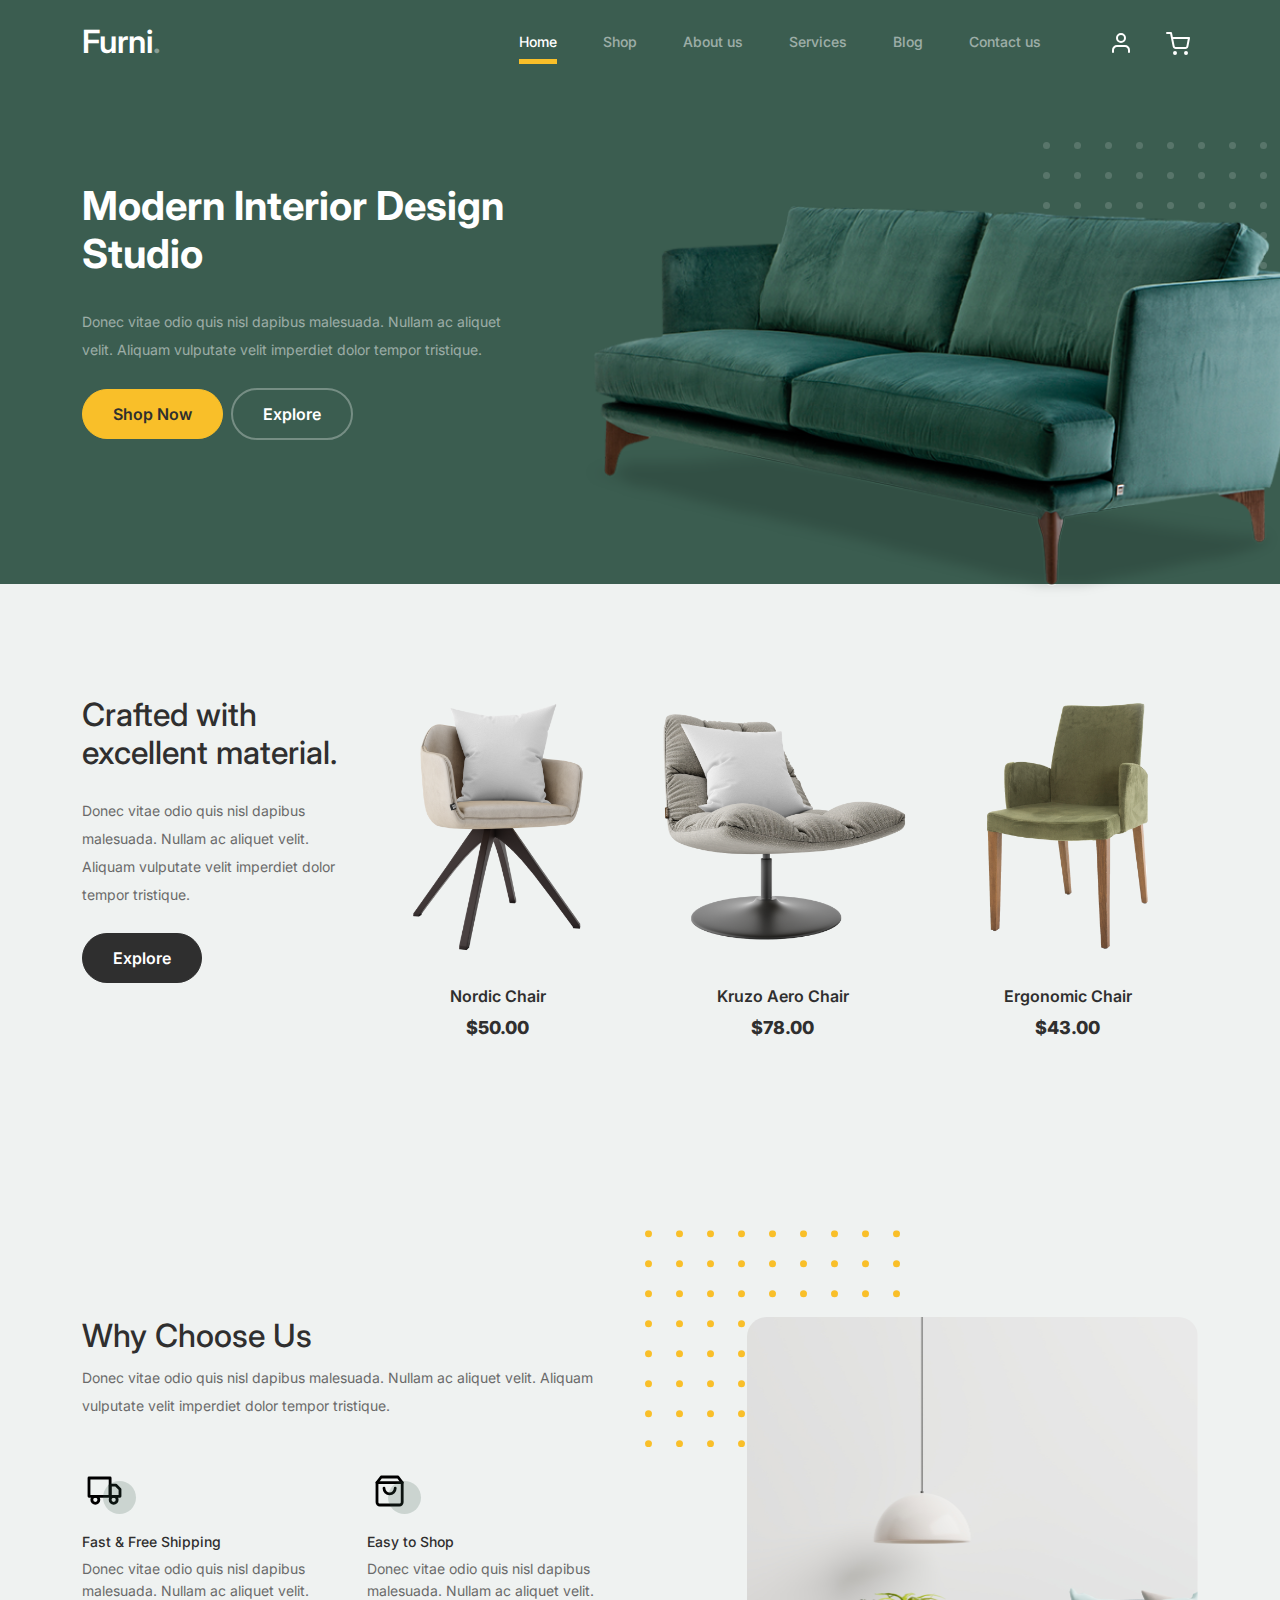
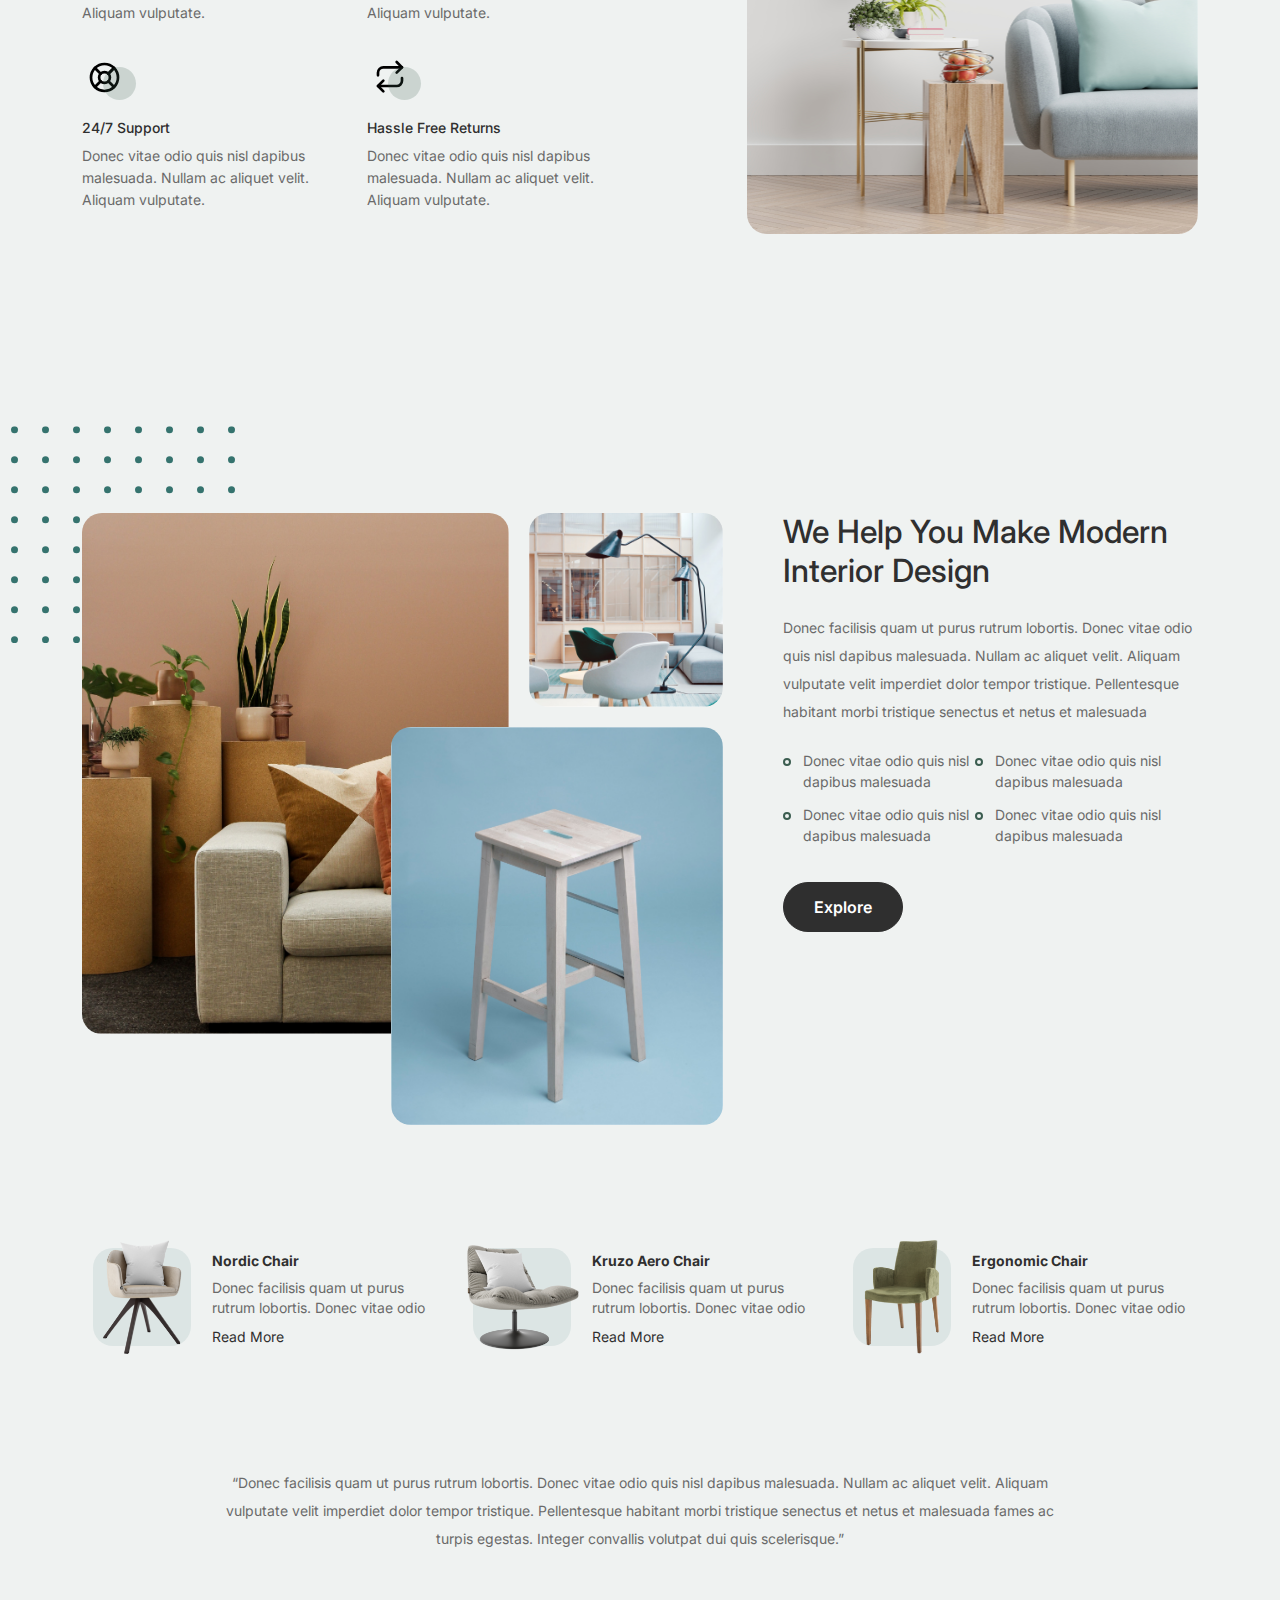
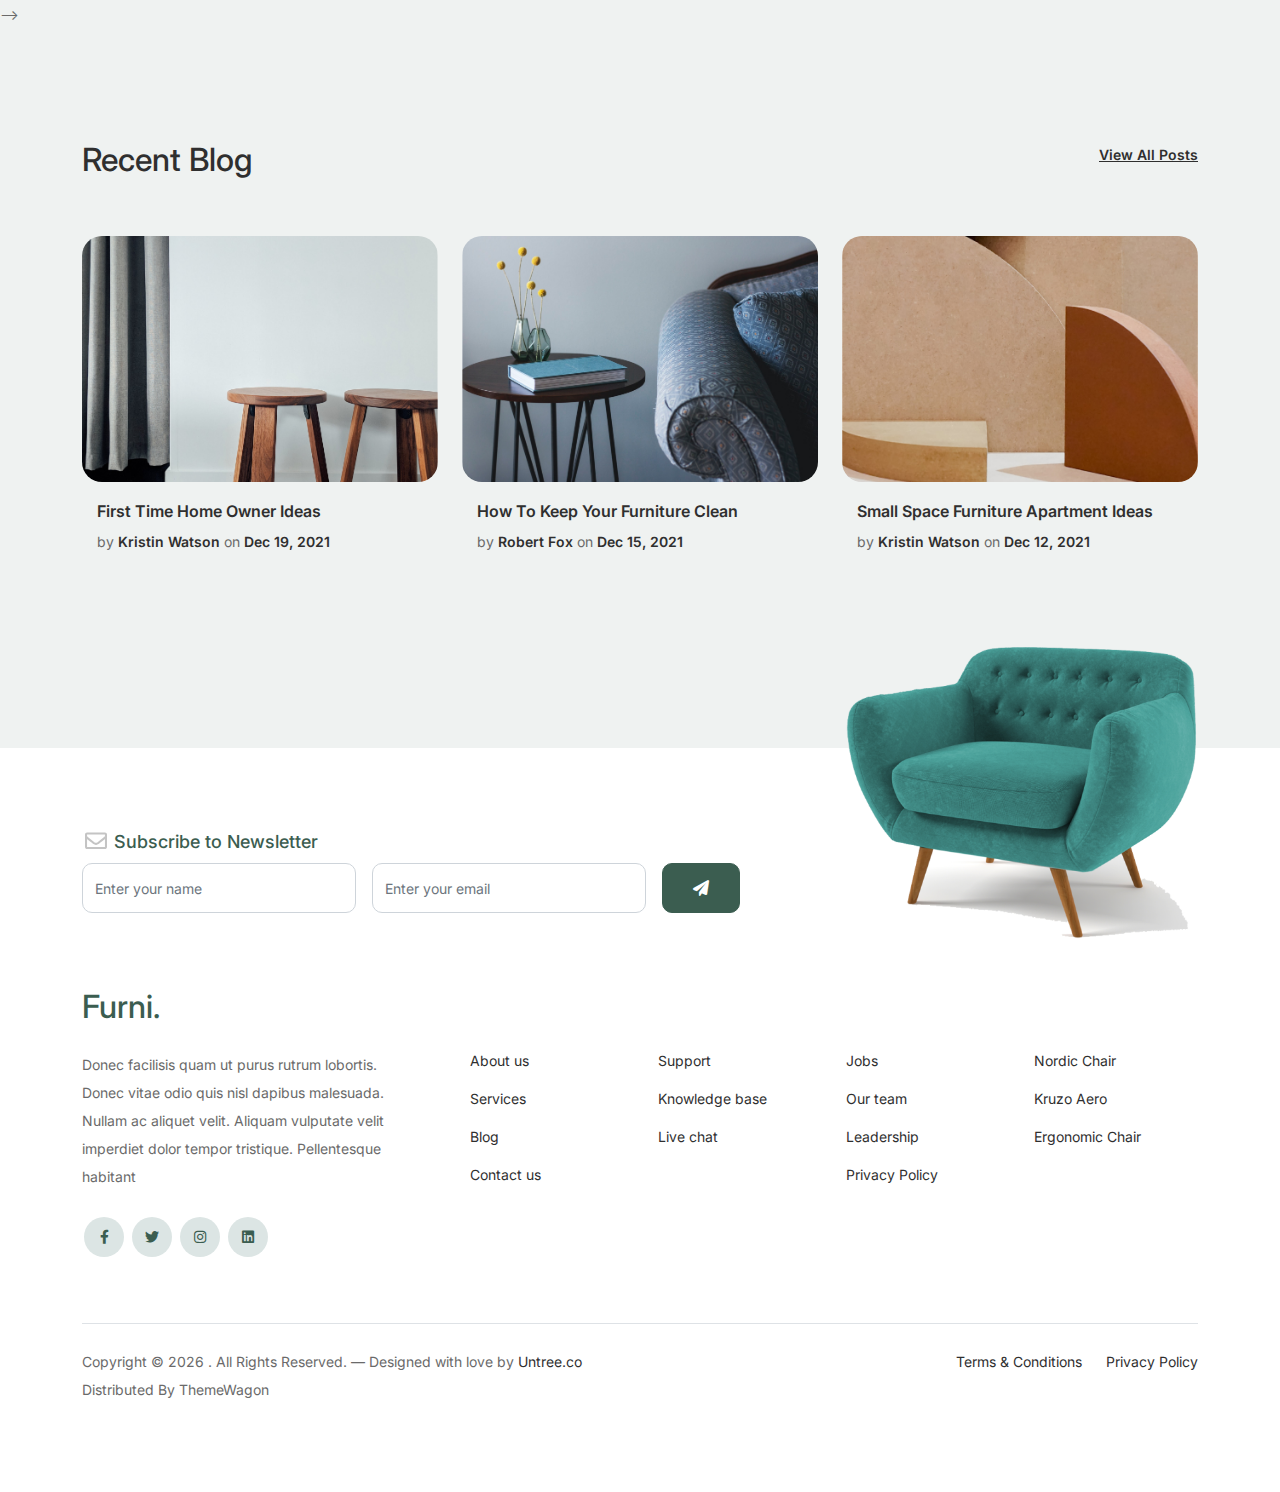
==== index.html @ 03def2e1 "E Commerce Website" ====
<!DOCTYPE html>
<html lang="en">
  <head>
    <meta charset="utf-8" />
    <meta
      name="viewport"
      content="width=device-width, initial-scale=1, shrink-to-fit=no"
    />
    <meta name="author" content="Untree.co" />
    <link rel="shortcut icon" href="favicon.png" />

    <meta name="description" content="" />
    <meta name="keywords" content="bootstrap, bootstrap4" />

    <!-- Bootstrap CSS -->
    <link href="css/bootstrap.min.css" rel="stylesheet" />
    <link
      href="https://cdnjs.cloudflare.com/ajax/libs/font-awesome/6.0.0-beta3/css/all.min.css"
      rel="stylesheet"
    />
    <link href="css/tiny-slider.css" rel="stylesheet" />
    <link href="css/style.css" rel="stylesheet" />
    <title>E-Commerce Website</title>
  </head>

  <body>
    <!-- Start Header/Navigation -->
    <nav
      class="custom-navbar navbar navbar navbar-expand-md navbar-dark bg-dark"
      arial-label="Furni navigation bar"
    >
      <div class="container">
        <a class="navbar-brand" href="index.html">Furni<span>.</span></a>

        <button
          class="navbar-toggler"
          type="button"
          data-bs-toggle="collapse"
          data-bs-target="#navbarsFurni"
          aria-controls="navbarsFurni"
          aria-expanded="false"
          aria-label="Toggle navigation"
        >
          <span class="navbar-toggler-icon"></span>
        </button>

        <div class="collapse navbar-collapse" id="navbarsFurni">
          <ul class="custom-navbar-nav navbar-nav ms-auto mb-2 mb-md-0">
            <li class="nav-item active">
              <a class="nav-link" href="index.html">Home</a>
            </li>
            <li><a class="nav-link" href="shop.html">Shop</a></li>
            <li><a class="nav-link" href="about.html">About us</a></li>
            <li><a class="nav-link" href="services.html">Services</a></li>
            <li><a class="nav-link" href="blog.html">Blog</a></li>
            <li><a class="nav-link" href="contact.html">Contact us</a></li>
          </ul>

          <ul class="custom-navbar-cta navbar-nav mb-2 mb-md-0 ms-5">
            <li>
              <a class="nav-link" href="#"><img src="images/user.svg" /></a>
            </li>
            <li>
              <a class="nav-link" href="cart.html"
                ><img src="images/cart.svg"
              /></a>
            </li>
          </ul>
        </div>
      </div>
    </nav>
    <!-- End Header/Navigation -->

    <!-- Start Hero Section -->
    <div class="hero">
      <div class="container">
        <div class="row justify-content-between">
          <div class="col-lg-5">
            <div class="intro-excerpt">
              <h1>
                Modern Interior <span clsas="d-block">Design Studio</span>
              </h1>
              <p class="mb-4">
                Donec vitae odio quis nisl dapibus malesuada. Nullam ac aliquet
                velit. Aliquam vulputate velit imperdiet dolor tempor tristique.
              </p>
              <p>
                <a href="" class="btn btn-secondary me-2">Shop Now</a
                ><a href="#" class="btn btn-white-outline">Explore</a>
              </p>
            </div>
          </div>
          <div class="col-lg-7">
            <div class="hero-img-wrap">
              <img src="images/couch.png" class="img-fluid" />
            </div>
          </div>
        </div>
      </div>
    </div>
    <!-- End Hero Section -->

    <!-- Start Product Section -->
    <div class="product-section">
      <div class="container">
        <div class="row">
          <!-- Start Column 1 -->
          <div class="col-md-12 col-lg-3 mb-5 mb-lg-0">
            <h2 class="mb-4 section-title">Crafted with excellent material.</h2>
            <p class="mb-4">
              Donec vitae odio quis nisl dapibus malesuada. Nullam ac aliquet
              velit. Aliquam vulputate velit imperdiet dolor tempor tristique.
            </p>
            <p><a href="shop.html" class="btn">Explore</a></p>
          </div>
          <!-- End Column 1 -->

          <!-- Start Column 2 -->
          <div class="col-12 col-md-4 col-lg-3 mb-5 mb-md-0">
            <a class="product-item" href="cart.html">
              <img
                src="images/product-1.png"
                class="img-fluid product-thumbnail"
              />
              <h3 class="product-title">Nordic Chair</h3>
              <strong class="product-price">$50.00</strong>

              <span class="icon-cross">
                <img src="images/cross.svg" class="img-fluid" />
              </span>
            </a>
          </div>
          <!-- End Column 2 -->

          <!-- Start Column 3 -->
          <div class="col-12 col-md-4 col-lg-3 mb-5 mb-md-0">
            <a class="product-item" href="cart.html">
              <img
                src="images/product-2.png"
                class="img-fluid product-thumbnail"
              />
              <h3 class="product-title">Kruzo Aero Chair</h3>
              <strong class="product-price">$78.00</strong>

              <span class="icon-cross">
                <img src="images/cross.svg" class="img-fluid" />
              </span>
            </a>
          </div>
          <!-- End Column 3 -->

          <!-- Start Column 4 -->
          <div class="col-12 col-md-4 col-lg-3 mb-5 mb-md-0">
            <a class="product-item" href="cart.html">
              <img
                src="images/product-3.png"
                class="img-fluid product-thumbnail"
              />
              <h3 class="product-title">Ergonomic Chair</h3>
              <strong class="product-price">$43.00</strong>

              <span class="icon-cross">
                <img src="images/cross.svg" class="img-fluid" />
              </span>
            </a>
          </div>
          <!-- End Column 4 -->
        </div>
      </div>
    </div>
    <!-- End Product Section -->

    <!-- Start Why Choose Us Section -->
    <div class="why-choose-section">
      <div class="container">
        <div class="row justify-content-between">
          <div class="col-lg-6">
            <h2 class="section-title">Why Choose Us</h2>
            <p>
              Donec vitae odio quis nisl dapibus malesuada. Nullam ac aliquet
              velit. Aliquam vulputate velit imperdiet dolor tempor tristique.
            </p>

            <div class="row my-5">
              <div class="col-6 col-md-6">
                <div class="feature">
                  <div class="icon">
                    <img src="images/truck.svg" alt="Image" class="imf-fluid" />
                  </div>
                  <h3>Fast &amp; Free Shipping</h3>
                  <p>
                    Donec vitae odio quis nisl dapibus malesuada. Nullam ac
                    aliquet velit. Aliquam vulputate.
                  </p>
                </div>
              </div>

              <div class="col-6 col-md-6">
                <div class="feature">
                  <div class="icon">
                    <img src="images/bag.svg" alt="Image" class="imf-fluid" />
                  </div>
                  <h3>Easy to Shop</h3>
                  <p>
                    Donec vitae odio quis nisl dapibus malesuada. Nullam ac
                    aliquet velit. Aliquam vulputate.
                  </p>
                </div>
              </div>

              <div class="col-6 col-md-6">
                <div class="feature">
                  <div class="icon">
                    <img
                      src="images/support.svg"
                      alt="Image"
                      class="imf-fluid"
                    />
                  </div>
                  <h3>24/7 Support</h3>
                  <p>
                    Donec vitae odio quis nisl dapibus malesuada. Nullam ac
                    aliquet velit. Aliquam vulputate.
                  </p>
                </div>
              </div>

              <div class="col-6 col-md-6">
                <div class="feature">
                  <div class="icon">
                    <img
                      src="images/return.svg"
                      alt="Image"
                      class="imf-fluid"
                    />
                  </div>
                  <h3>Hassle Free Returns</h3>
                  <p>
                    Donec vitae odio quis nisl dapibus malesuada. Nullam ac
                    aliquet velit. Aliquam vulputate.
                  </p>
                </div>
              </div>
            </div>
          </div>

          <div class="col-lg-5">
            <div class="img-wrap">
              <img
                src="images/why-choose-us-img.jpg"
                alt="Image"
                class="img-fluid"
              />
            </div>
          </div>
        </div>
      </div>
    </div>
    <!-- End Why Choose Us Section -->

    <!-- Start We Help Section -->
    <div class="we-help-section">
      <div class="container">
        <div class="row justify-content-between">
          <div class="col-lg-7 mb-5 mb-lg-0">
            <div class="imgs-grid">
              <div class="grid grid-1">
                <img src="images/img-grid-1.jpg" alt="Untree.co" />
              </div>
              <div class="grid grid-2">
                <img src="images/img-grid-2.jpg" alt="Untree.co" />
              </div>
              <div class="grid grid-3">
                <img src="images/img-grid-3.jpg" alt="Untree.co" />
              </div>
            </div>
          </div>
          <div class="col-lg-5 ps-lg-5">
            <h2 class="section-title mb-4">
              We Help You Make Modern Interior Design
            </h2>
            <p>
              Donec facilisis quam ut purus rutrum lobortis. Donec vitae odio
              quis nisl dapibus malesuada. Nullam ac aliquet velit. Aliquam
              vulputate velit imperdiet dolor tempor tristique. Pellentesque
              habitant morbi tristique senectus et netus et malesuada
            </p>

            <ul class="list-unstyled custom-list my-4">
              <li>Donec vitae odio quis nisl dapibus malesuada</li>
              <li>Donec vitae odio quis nisl dapibus malesuada</li>
              <li>Donec vitae odio quis nisl dapibus malesuada</li>
              <li>Donec vitae odio quis nisl dapibus malesuada</li>
            </ul>
            <p><a herf="#" class="btn">Explore</a></p>
          </div>
        </div>
      </div>
    </div>
    <!-- End We Help Section -->

    <!-- Start Popular Product -->
    <div class="popular-product">
      <div class="container">
        <div class="row">
          <div class="col-12 col-md-6 col-lg-4 mb-4 mb-lg-0">
            <div class="product-item-sm d-flex">
              <div class="thumbnail">
                <img src="images/product-1.png" alt="Image" class="img-fluid" />
              </div>
              <div class="pt-3">
                <h3>Nordic Chair</h3>
                <p>
                  Donec facilisis quam ut purus rutrum lobortis. Donec vitae
                  odio
                </p>
                <p><a href="#">Read More</a></p>
              </div>
            </div>
          </div>

          <div class="col-12 col-md-6 col-lg-4 mb-4 mb-lg-0">
            <div class="product-item-sm d-flex">
              <div class="thumbnail">
                <img src="images/product-2.png" alt="Image" class="img-fluid" />
              </div>
              <div class="pt-3">
                <h3>Kruzo Aero Chair</h3>
                <p>
                  Donec facilisis quam ut purus rutrum lobortis. Donec vitae
                  odio
                </p>
                <p><a href="#">Read More</a></p>
              </div>
            </div>
          </div>

          <div class="col-12 col-md-6 col-lg-4 mb-4 mb-lg-0">
            <div class="product-item-sm d-flex">
              <div class="thumbnail">
                <img src="images/product-3.png" alt="Image" class="img-fluid" />
              </div>
              <div class="pt-3">
                <h3>Ergonomic Chair</h3>
                <p>
                  Donec facilisis quam ut purus rutrum lobortis. Donec vitae
                  odio
                </p>
                <p><a href="#">Read More</a></p>
              </div>
            </div>
          </div>
        </div>
      </div>
    </div>
    <!-- End Popular Product -->

    <!-- Start Testimonial Slider -->
    <!-- <div class="testimonial-section">
      <div class="container">
        <div class="row">
          <div class="col-lg-7 mx-auto text-center">
            <h2 class="section-title">Testimonials</h2>
          </div>
        </div>

        <div class="row justify-content-center">
          <div class="col-lg-12">
            <div class="testimonial-slider-wrap text-center">
              <div id="testimonial-nav">
                <span class="prev" data-controls="prev"
                  ><span class="fa fa-chevron-left"></span
                ></span>
                <span class="next" data-controls="next"
                  ><span class="fa fa-chevron-right"></span
                ></span>
              </div>

              <div class="testimonial-slider">
                <div class="item">
                  <div class="row justify-content-center">
                    <div class="col-lg-8 mx-auto">
                      <div class="testimonial-block text-center">
                        <blockquote class="mb-5">
                          <p>
                            &ldquo;Donec facilisis quam ut purus rutrum
                            lobortis. Donec vitae odio quis nisl dapibus
                            malesuada. Nullam ac aliquet velit. Aliquam
                            vulputate velit imperdiet dolor tempor tristique.
                            Pellentesque habitant morbi tristique senectus et
                            netus et malesuada fames ac turpis egestas. Integer
                            convallis volutpat dui quis scelerisque.&rdquo;
                          </p>
                        </blockquote>

                        <div class="author-info">
                          <div class="author-pic">
                            <img
                              src="images/person-1.png"
                              alt="Maria Jones"
                              class="img-fluid"
                            />
                          </div>
                          <h3 class="font-weight-bold">Maria Jones</h3>
                          <span class="position d-block mb-3"
                            >CEO, Co-Founder, XYZ Inc.</span
                          >
                        </div>
                      </div>
                    </div>
                  </div>
                </div>
                <-- END item -->

                <!-- <div class="item">
                  <div class="row justify-content-center">
                    <div class="col-lg-8 mx-auto">
                      <div class="testimonial-block text-center">
                        <blockquote class="mb-5">
                          <p>
                            &ldquo;Donec facilisis quam ut purus rutrum
                            lobortis. Donec vitae odio quis nisl dapibus
                            malesuada. Nullam ac aliquet velit. Aliquam
                            vulputate velit imperdiet dolor tempor tristique.
                            Pellentesque habitant morbi tristique senectus et
                            netus et malesuada fames ac turpis egestas. Integer
                            convallis volutpat dui quis scelerisque.&rdquo;
                          </p>
                        </blockquote>

                        <div class="author-info">
                          <div class="author-pic">
                            <img
                              src="images/person-1.png"
                              alt="Maria Jones"
                              class="img-fluid"
                            />
                          </div>
                          <h3 class="font-weight-bold">Maria Jones</h3>
                          <span class="position d-block mb-3"
                            >CEO, Co-Founder, XYZ Inc.</span
                          >
                        </div>
                      </div>
                    </div>
                  </div>
                </div>
                <!- END item -->

                <div class="item">
                  <div class="row justify-content-center">
                    <div class="col-lg-8 mx-auto">
                      <div class="testimonial-block text-center">
                        <blockquote class="mb-5">
                          <p>
                            &ldquo;Donec facilisis quam ut purus rutrum
                            lobortis. Donec vitae odio quis nisl dapibus
                            malesuada. Nullam ac aliquet velit. Aliquam
                            vulputate velit imperdiet dolor tempor tristique.
                            Pellentesque habitant morbi tristique senectus et
                            netus et malesuada fames ac turpis egestas. Integer
                            convallis volutpat dui quis scelerisque.&rdquo;
                          </p>
                        </blockquote>

                        <!-- <div class="author-info">
                          <div class="author-pic">
                            <img
                              src="images/person-1.png"
                              alt="Maria Jones"
                              class="img-fluid"
                            />
                          </div>
                          <h3 class="font-weight-bold">Maria Jones</h3>
                          <span class="position d-block mb-3"
                            >CEO, Co-Founder, XYZ Inc.</span
                          >
                        </div> -->
                      </div>
                    </div>
                  </div>
                </div>
                <!-- END item -->
              </div>
            </div>
          </div>
        </div>
      </div>
    </div>  -->
    <!-- End Testimonial Slider -->

    <!-- Start Blog Section -->
    <div class="blog-section">
      <div class="container">
        <div class="row mb-5">
          <div class="col-md-6">
            <h2 class="section-title">Recent Blog</h2>
          </div>
          <div class="col-md-6 text-start text-md-end">
            <a href="#" class="more">View All Posts</a>
          </div>
        </div>

        <div class="row">
          <div class="col-12 col-sm-6 col-md-4 mb-4 mb-md-0">
            <div class="post-entry">
              <a href="#" class="post-thumbnail"
                ><img src="images/post-1.jpg" alt="Image" class="img-fluid"
              /></a>
              <div class="post-content-entry">
                <h3><a href="#">First Time Home Owner Ideas</a></h3>
                <div class="meta">
                  <span>by <a href="#">Kristin Watson</a></span>
                  <span>on <a href="#">Dec 19, 2021</a></span>
                </div>
              </div>
            </div>
          </div>

          <div class="col-12 col-sm-6 col-md-4 mb-4 mb-md-0">
            <div class="post-entry">
              <a href="#" class="post-thumbnail"
                ><img src="images/post-2.jpg" alt="Image" class="img-fluid"
              /></a>
              <div class="post-content-entry">
                <h3><a href="#">How To Keep Your Furniture Clean</a></h3>
                <div class="meta">
                  <span>by <a href="#">Robert Fox</a></span>
                  <span>on <a href="#">Dec 15, 2021</a></span>
                </div>
              </div>
            </div>
          </div>

          <div class="col-12 col-sm-6 col-md-4 mb-4 mb-md-0">
            <div class="post-entry">
              <a href="#" class="post-thumbnail"
                ><img src="images/post-3.jpg" alt="Image" class="img-fluid"
              /></a>
              <div class="post-content-entry">
                <h3><a href="#">Small Space Furniture Apartment Ideas</a></h3>
                <div class="meta">
                  <span>by <a href="#">Kristin Watson</a></span>
                  <span>on <a href="#">Dec 12, 2021</a></span>
                </div>
              </div>
            </div>
          </div>
        </div>
      </div>
    </div>
    <!-- End Blog Section -->

    <!-- Start Footer Section -->
    <footer class="footer-section">
      <div class="container relative">
        <div class="sofa-img">
          <img src="images/sofa.png" alt="Image" class="img-fluid" />
        </div>

        <div class="row">
          <div class="col-lg-8">
            <div class="subscription-form">
              <h3 class="d-flex align-items-center">
                <span class="me-1"
                  ><img
                    src="images/envelope-outline.svg"
                    alt="Image"
                    class="img-fluid" /></span
                ><span>Subscribe to Newsletter</span>
              </h3>

              <form action="#" class="row g-3">
                <div class="col-auto">
                  <input
                    type="text"
                    class="form-control"
                    placeholder="Enter your name"
                  />
                </div>
                <div class="col-auto">
                  <input
                    type="email"
                    class="form-control"
                    placeholder="Enter your email"
                  />
                </div>
                <div class="col-auto">
                  <button class="btn btn-primary">
                    <span class="fa fa-paper-plane"></span>
                  </button>
                </div>
              </form>
            </div>
          </div>
        </div>

        <div class="row g-5 mb-5">
          <div class="col-lg-4">
            <div class="mb-4 footer-logo-wrap">
              <a href="#" class="footer-logo">Furni<span>.</span></a>
            </div>
            <p class="mb-4">
              Donec facilisis quam ut purus rutrum lobortis. Donec vitae odio
              quis nisl dapibus malesuada. Nullam ac aliquet velit. Aliquam
              vulputate velit imperdiet dolor tempor tristique. Pellentesque
              habitant
            </p>

            <ul class="list-unstyled custom-social">
              <li>
                <a href="#"><span class="fa fa-brands fa-facebook-f"></span></a>
              </li>
              <li>
                <a href="#"><span class="fa fa-brands fa-twitter"></span></a>
              </li>
              <li>
                <a href="#"><span class="fa fa-brands fa-instagram"></span></a>
              </li>
              <li>
                <a href="#"><span class="fa fa-brands fa-linkedin"></span></a>
              </li>
            </ul>
          </div>

          <div class="col-lg-8">
            <div class="row links-wrap">
              <div class="col-6 col-sm-6 col-md-3">
                <ul class="list-unstyled">
                  <li><a href="#">About us</a></li>
                  <li><a href="#">Services</a></li>
                  <li><a href="#">Blog</a></li>
                  <li><a href="#">Contact us</a></li>
                </ul>
              </div>

              <div class="col-6 col-sm-6 col-md-3">
                <ul class="list-unstyled">
                  <li><a href="#">Support</a></li>
                  <li><a href="#">Knowledge base</a></li>
                  <li><a href="#">Live chat</a></li>
                </ul>
              </div>

              <div class="col-6 col-sm-6 col-md-3">
                <ul class="list-unstyled">
                  <li><a href="#">Jobs</a></li>
                  <li><a href="#">Our team</a></li>
                  <li><a href="#">Leadership</a></li>
                  <li><a href="#">Privacy Policy</a></li>
                </ul>
              </div>

              <div class="col-6 col-sm-6 col-md-3">
                <ul class="list-unstyled">
                  <li><a href="#">Nordic Chair</a></li>
                  <li><a href="#">Kruzo Aero</a></li>
                  <li><a href="#">Ergonomic Chair</a></li>
                </ul>
              </div>
            </div>
          </div>
        </div>

        <div class="border-top copyright">
          <div class="row pt-4">
            <div class="col-lg-6">
              <p class="mb-2 text-center text-lg-start">
                Copyright &copy;
                <script>
                  document.write(new Date().getFullYear());
                </script>
                . All Rights Reserved. &mdash; Designed with love by
                <a href="https://untree.co">Untree.co</a> Distributed By
                <a hreff="https://themewagon.com">ThemeWagon</a>
                <!-- License information: https://untree.co/license/ -->
              </p>
            </div>

            <div class="col-lg-6 text-center text-lg-end">
              <ul class="list-unstyled d-inline-flex ms-auto">
                <li class="me-4"><a href="#">Terms &amp; Conditions</a></li>
                <li><a href="#">Privacy Policy</a></li>
              </ul>
            </div>
          </div>
        </div>
      </div>
    </footer>
    <!-- End Footer Section -->

    <script src="js/bootstrap.bundle.min.js"></script>
    <script src="js/tiny-slider.js"></script>
    <script src="js/custom.js"></script>
  </body>
</html>
---- css/tiny-slider.css ----
.tns-outer{padding:0 !important}.tns-outer [hidden]{display:none !important}.tns-outer [aria-controls],.tns-outer [data-action]{cursor:pointer}.tns-slider{-webkit-transition:all 0s;-moz-transition:all 0s;transition:all 0s}.tns-slider>.tns-item{-webkit-box-sizing:border-box;-moz-box-sizing:border-box;box-sizing:border-box}.tns-horizontal.tns-subpixel{white-space:nowrap}.tns-horizontal.tns-subpixel>.tns-item{display:inline-block;vertical-align:top;white-space:normal}.tns-horizontal.tns-no-subpixel:after{content:'';display:table;clear:both}.tns-horizontal.tns-no-subpixel>.tns-item{float:left}.tns-horizontal.tns-carousel.tns-no-subpixel>.tns-item{margin-right:-100%}.tns-no-calc{position:relative;left:0}.tns-gallery{position:relative;left:0;min-height:1px}.tns-gallery>.tns-item{position:absolute;left:-100%;-webkit-transition:transform 0s, opacity 0s;-moz-transition:transform 0s, opacity 0s;transition:transform 0s, opacity 0s}.tns-gallery>.tns-slide-active{position:relative;left:auto !important}.tns-gallery>.tns-moving{-webkit-transition:all 0.25s;-moz-transition:all 0.25s;transition:all 0.25s}.tns-autowidth{display:inline-block}.tns-lazy-img{-webkit-transition:opacity 0.6s;-moz-transition:opacity 0.6s;transition:opacity 0.6s;opacity:0.6}.tns-lazy-img.tns-complete{opacity:1}.tns-ah{-webkit-transition:height 0s;-moz-transition:height 0s;transition:height 0s}.tns-ovh{overflow:hidden}.tns-visually-hidden{position:absolute;left:-10000em}.tns-transparent{opacity:0;visibility:hidden}.tns-fadeIn{opacity:1;filter:alpha(opacity=100);z-index:0}.tns-normal,.tns-fadeOut{opacity:0;filter:alpha(opacity=0);z-index:-1}.tns-vpfix{white-space:nowrap}.tns-vpfix>div,.tns-vpfix>li{display:inline-block}.tns-t-subp2{margin:0 auto;width:310px;position:relative;height:10px;overflow:hidden}.tns-t-ct{width:2333.3333333%;width:-webkit-calc(100% * 70 / 3);width:-moz-calc(100% * 70 / 3);width:calc(100% * 70 / 3);position:absolute;right:0}.tns-t-ct:after{content:'';display:table;clear:both}.tns-t-ct>div{width:1.4285714%;width:-webkit-calc(100% / 70);width:-moz-calc(100% / 70);width:calc(100% / 70);height:10px;float:left}

/*# sourceMappingURL=sourcemaps/tiny-slider.css.map */
---- css/style.css ----
/*
* Template Name: UntreeStore
* Template Author: Untree.co
* Author URI: https://untree.co/
* License: https://creativecommons.org/licenses/by/3.0/
*/
@import url("https://fonts.googleapis.com/css2?family=Inter:wght@400;500;600;700;800&display=swap");
body {
  overflow-x: hidden;
  position: relative; }

body {
  font-family: "Inter", sans-serif;
  font-weight: 400;
  line-height: 28px;
  color: #6a6a6a;
  font-size: 14px;
  background-color: #eff2f1; }

a {
  text-decoration: none;
  -webkit-transition: .3s all ease;
  -o-transition: .3s all ease;
  transition: .3s all ease;
  color: #2f2f2f;
  text-decoration: underline; }
  a:hover {
    color: #2f2f2f;
    text-decoration: none; }
  a.more {
    font-weight: 600; }

.custom-navbar {
  background: #3b5d50 !important;
  padding-top: 20px;
  padding-bottom: 20px; }
  .custom-navbar .navbar-brand {
    font-size: 32px;
    font-weight: 600; }
    .custom-navbar .navbar-brand > span {
      opacity: .4; }
  .custom-navbar .navbar-toggler {
    border-color: transparent; }
    .custom-navbar .navbar-toggler:active, .custom-navbar .navbar-toggler:focus {
      -webkit-box-shadow: none;
      box-shadow: none;
      outline: none; }
  @media (min-width: 992px) {
    .custom-navbar .custom-navbar-nav li {
      margin-left: 15px;
      margin-right: 15px; } }
  .custom-navbar .custom-navbar-nav li a {
    font-weight: 500;
    color: #ffffff !important;
    opacity: .5;
    -webkit-transition: .3s all ease;
    -o-transition: .3s all ease;
    transition: .3s all ease;
    position: relative; }
    @media (min-width: 768px) {
      .custom-navbar .custom-navbar-nav li a:before {
        content: "";
        position: absolute;
        bottom: 0;
        left: 8px;
        right: 8px;
        background: #f9bf29;
        height: 5px;
        opacity: 1;
        visibility: visible;
        width: 0;
        -webkit-transition: .15s all ease-out;
        -o-transition: .15s all ease-out;
        transition: .15s all ease-out; } }
    .custom-navbar .custom-navbar-nav li a:hover {
      opacity: 1; }
      .custom-navbar .custom-navbar-nav li a:hover:before {
        width: calc(100% - 16px); }
  .custom-navbar .custom-navbar-nav li.active a {
    opacity: 1; }
    .custom-navbar .custom-navbar-nav li.active a:before {
      width: calc(100% - 16px); }
  .custom-navbar .custom-navbar-cta {
    margin-left: 0 !important;
    -webkit-box-orient: horizontal;
    -webkit-box-direction: normal;
    -ms-flex-direction: row;
    flex-direction: row; }
    @media (min-width: 768px) {
      .custom-navbar .custom-navbar-cta {
        margin-left: 40px !important; } }
    .custom-navbar .custom-navbar-cta li {
      margin-left: 0px;
      margin-right: 0px; }
      .custom-navbar .custom-navbar-cta li:first-child {
        margin-right: 20px; }

.hero {
  background: #3b5d50;
  padding: calc(4rem - 30px) 0 0rem 0; }
  @media (min-width: 768px) {
    .hero {
      padding: calc(4rem - 30px) 0 4rem 0; } }
  @media (min-width: 992px) {
    .hero {
      padding: calc(8rem - 30px) 0 8rem 0; } }
  .hero .intro-excerpt {
    position: relative;
    z-index: 4; }
    @media (min-width: 992px) {
      .hero .intro-excerpt {
        max-width: 450px; } }
  .hero h1 {
    font-weight: 700;
    color: #ffffff;
    margin-bottom: 30px; }
    @media (min-width: 1400px) {
      .hero h1 {
        font-size: 54px; } }
  .hero p {
    color: rgba(255, 255, 255, 0.5);
    margin-botom: 30px; }
  .hero .hero-img-wrap {
    position: relative; }
    .hero .hero-img-wrap img {
      position: relative;
      top: 0px;
      right: 0px;
      z-index: 2;
      max-width: 780px;
      left: -20px; }
      @media (min-width: 768px) {
        .hero .hero-img-wrap img {
          right: 0px;
          left: -100px; } }
      @media (min-width: 992px) {
        .hero .hero-img-wrap img {
          left: 0px;
          top: -80px;
          position: absolute;
          right: -50px; } }
      @media (min-width: 1200px) {
        .hero .hero-img-wrap img {
          left: 0px;
          top: -80px;
          right: -100px; } }
    .hero .hero-img-wrap:after {
      content: "";
      position: absolute;
      width: 255px;
      height: 217px;
      background-image: url("../images/dots-light.svg");
      background-size: contain;
      background-repeat: no-repeat;
      right: -100px;
      top: -0px; }
      @media (min-width: 1200px) {
        .hero .hero-img-wrap:after {
          top: -40px; } }

.btn {
  font-weight: 600;
  padding: 12px 30px;
  border-radius: 30px;
  color: #ffffff;
  background: #2f2f2f;
  border-color: #2f2f2f; }
  .btn:hover {
    color: #ffffff;
    background: #222222;
    border-color: #222222; }
  .btn:active, .btn:focus {
    outline: none !important;
    -webkit-box-shadow: none;
    box-shadow: none; }
  .btn.btn-primary {
    background: #3b5d50;
    border-color: #3b5d50; }
    .btn.btn-primary:hover {
      background: #314d43;
      border-color: #314d43; }
  .btn.btn-secondary {
    color: #2f2f2f;
    background: #f9bf29;
    border-color: #f9bf29; }
    .btn.btn-secondary:hover {
      background: #f8b810;
      border-color: #f8b810; }
  .btn.btn-white-outline {
    background: transparent;
    border-width: 2px;
    border-color: rgba(255, 255, 255, 0.3); }
    .btn.btn-white-outline:hover {
      border-color: white;
      color: #ffffff; }

.section-title {
  color: #2f2f2f; }

.product-section {
  padding: 7rem 0; }
  .product-section .product-item {
    text-align: center;
    text-decoration: none;
    display: block;
    position: relative;
    padding-bottom: 50px;
    cursor: pointer; }
    .product-section .product-item .product-thumbnail {
      margin-bottom: 30px;
      position: relative;
      top: 0;
      -webkit-transition: .3s all ease;
      -o-transition: .3s all ease;
      transition: .3s all ease; }
    .product-section .product-item h3 {
      font-weight: 600;
      font-size: 16px; }
    .product-section .product-item strong {
      font-weight: 800 !important;
      font-size: 18px !important; }
    .product-section .product-item h3, .product-section .product-item strong {
      color: #2f2f2f;
      text-decoration: none; }
    .product-section .product-item .icon-cross {
      position: absolute;
      width: 35px;
      height: 35px;
      display: inline-block;
      background: #2f2f2f;
      bottom: 15px;
      left: 50%;
      -webkit-transform: translateX(-50%);
      -ms-transform: translateX(-50%);
      transform: translateX(-50%);
      margin-bottom: -17.5px;
      border-radius: 50%;
      opacity: 0;
      visibility: hidden;
      -webkit-transition: .3s all ease;
      -o-transition: .3s all ease;
      transition: .3s all ease; }
      .product-section .product-item .icon-cross img {
        position: absolute;
        left: 50%;
        top: 50%;
        -webkit-transform: translate(-50%, -50%);
        -ms-transform: translate(-50%, -50%);
        transform: translate(-50%, -50%); }
    .product-section .product-item:before {
      bottom: 0;
      left: 0;
      right: 0;
      position: absolute;
      content: "";
      background: #dce5e4;
      height: 0%;
      z-index: -1;
      border-radius: 10px;
      -webkit-transition: .3s all ease;
      -o-transition: .3s all ease;
      transition: .3s all ease; }
    .product-section .product-item:hover .product-thumbnail {
      top: -25px; }
    .product-section .product-item:hover .icon-cross {
      bottom: 0;
      opacity: 1;
      visibility: visible; }
    .product-section .product-item:hover:before {
      height: 70%; }

.why-choose-section {
  padding: 7rem 0; }
  .why-choose-section .img-wrap {
    position: relative; }
    .why-choose-section .img-wrap:before {
      position: absolute;
      content: "";
      width: 255px;
      height: 217px;
      background-image: url("../images/dots-yellow.svg");
      background-repeat: no-repeat;
      background-size: contain;
      -webkit-transform: translate(-40%, -40%);
      -ms-transform: translate(-40%, -40%);
      transform: translate(-40%, -40%);
      z-index: -1; }
    .why-choose-section .img-wrap img {
      border-radius: 20px; }

.feature {
  margin-bottom: 30px; }
  .feature .icon {
    display: inline-block;
    position: relative;
    margin-bottom: 20px; }
    .feature .icon:before {
      content: "";
      width: 33px;
      height: 33px;
      position: absolute;
      background: rgba(59, 93, 80, 0.2);
      border-radius: 50%;
      right: -8px;
      bottom: 0; }
  .feature h3 {
    font-size: 14px;
    color: #2f2f2f; }
  .feature p {
    font-size: 14px;
    line-height: 22px;
    color: #6a6a6a; }

.we-help-section {
  padding: 7rem 0; }
  .we-help-section .imgs-grid {
    display: -ms-grid;
    display: grid;
    -ms-grid-columns: (1fr)[27];
    grid-template-columns: repeat(27, 1fr);
    position: relative; }
    .we-help-section .imgs-grid:before {
      position: absolute;
      content: "";
      width: 255px;
      height: 217px;
      background-image: url("../images/dots-green.svg");
      background-size: contain;
      background-repeat: no-repeat;
      -webkit-transform: translate(-40%, -40%);
      -ms-transform: translate(-40%, -40%);
      transform: translate(-40%, -40%);
      z-index: -1; }
    .we-help-section .imgs-grid .grid {
      position: relative; }
      .we-help-section .imgs-grid .grid img {
        border-radius: 20px;
        max-width: 100%; }
      .we-help-section .imgs-grid .grid.grid-1 {
        -ms-grid-column: 1;
        -ms-grid-column-span: 18;
        grid-column: 1 / span 18;
        -ms-grid-row: 1;
        -ms-grid-row-span: 27;
        grid-row: 1 / span 27; }
      .we-help-section .imgs-grid .grid.grid-2 {
        -ms-grid-column: 19;
        -ms-grid-column-span: 27;
        grid-column: 19 / span 27;
        -ms-grid-row: 1;
        -ms-grid-row-span: 5;
        grid-row: 1 / span 5;
        padding-left: 20px; }
      .we-help-section .imgs-grid .grid.grid-3 {
        -ms-grid-column: 14;
        -ms-grid-column-span: 16;
        grid-column: 14 / span 16;
        -ms-grid-row: 6;
        -ms-grid-row-span: 27;
        grid-row: 6 / span 27;
        padding-top: 20px; }

.custom-list {
  width: 100%; }
  .custom-list li {
    display: inline-block;
    width: calc(50% - 20px);
    margin-bottom: 12px;
    line-height: 1.5;
    position: relative;
    padding-left: 20px; }
    .custom-list li:before {
      content: "";
      width: 8px;
      height: 8px;
      border-radius: 50%;
      border: 2px solid #3b5d50;
      position: absolute;
      left: 0;
      top: 8px; }

.popular-product {
  padding: 0 0 7rem 0; }
  .popular-product .product-item-sm h3 {
    font-size: 14px;
    font-weight: 700;
    color: #2f2f2f; }
  .popular-product .product-item-sm a {
    text-decoration: none;
    color: #2f2f2f;
    -webkit-transition: .3s all ease;
    -o-transition: .3s all ease;
    transition: .3s all ease; }
    .popular-product .product-item-sm a:hover {
      color: rgba(47, 47, 47, 0.5); }
  .popular-product .product-item-sm p {
    line-height: 1.4;
    margin-bottom: 10px;
    font-size: 14px; }
  .popular-product .product-item-sm .thumbnail {
    margin-right: 10px;
    -webkit-box-flex: 0;
    -ms-flex: 0 0 120px;
    flex: 0 0 120px;
    position: relative; }
    .popular-product .product-item-sm .thumbnail:before {
      content: "";
      position: absolute;
      border-radius: 20px;
      background: #dce5e4;
      width: 98px;
      height: 98px;
      top: 50%;
      left: 50%;
      -webkit-transform: translate(-50%, -50%);
      -ms-transform: translate(-50%, -50%);
      transform: translate(-50%, -50%);
      z-index: -1; }

.testimonial-section {
  padding: 3rem 0 7rem 0; }

.testimonial-slider-wrap {
  position: relative; }
  .testimonial-slider-wrap .tns-inner {
    padding-top: 30px; }
  .testimonial-slider-wrap .item .testimonial-block blockquote {
    font-size: 16px; }
    @media (min-width: 768px) {
      .testimonial-slider-wrap .item .testimonial-block blockquote {
        line-height: 32px;
        font-size: 18px; } }
  .testimonial-slider-wrap .item .testimonial-block .author-info .author-pic {
    margin-bottom: 20px; }
    .testimonial-slider-wrap .item .testimonial-block .author-info .author-pic img {
      max-width: 80px;
      border-radius: 50%; }
  .testimonial-slider-wrap .item .testimonial-block .author-info h3 {
    font-size: 14px;
    font-weight: 700;
    color: #2f2f2f;
    margin-bottom: 0; }
  .testimonial-slider-wrap #testimonial-nav {
    position: absolute;
    top: 50%;
    z-index: 99;
    width: 100%;
    display: none; }
    @media (min-width: 768px) {
      .testimonial-slider-wrap #testimonial-nav {
        display: block; } }
    .testimonial-slider-wrap #testimonial-nav > span {
      cursor: pointer;
      position: absolute;
      width: 58px;
      height: 58px;
      line-height: 58px;
      border-radius: 50%;
      background: rgba(59, 93, 80, 0.1);
      color: #2f2f2f;
      -webkit-transition: .3s all ease;
      -o-transition: .3s all ease;
      transition: .3s all ease; }
      .testimonial-slider-wrap #testimonial-nav > span:hover {
        background: #3b5d50;
        color: #ffffff; }
    .testimonial-slider-wrap #testimonial-nav .prev {
      left: -10px; }
    .testimonial-slider-wrap #testimonial-nav .next {
      right: 0; }
  .testimonial-slider-wrap .tns-nav {
    position: absolute;
    bottom: -50px;
    left: 50%;
    -webkit-transform: translateX(-50%);
    -ms-transform: translateX(-50%);
    transform: translateX(-50%); }
    .testimonial-slider-wrap .tns-nav button {
      background: none;
      border: none;
      display: inline-block;
      position: relative;
      width: 0 !important;
      height: 7px !important;
      margin: 2px; }
      .testimonial-slider-wrap .tns-nav button:active, .testimonial-slider-wrap .tns-nav button:focus, .testimonial-slider-wrap .tns-nav button:hover {
        outline: none;
        -webkit-box-shadow: none;
        box-shadow: none;
        background: none; }
      .testimonial-slider-wrap .tns-nav button:before {
        display: block;
        width: 7px;
        height: 7px;
        left: 0;
        top: 0;
        position: absolute;
        content: "";
        border-radius: 50%;
        -webkit-transition: .3s all ease;
        -o-transition: .3s all ease;
        transition: .3s all ease;
        background-color: #d6d6d6; }
      .testimonial-slider-wrap .tns-nav button:hover:before, .testimonial-slider-wrap .tns-nav button.tns-nav-active:before {
        background-color: #3b5d50; }

.before-footer-section {
  padding: 7rem 0 12rem 0 !important; }

.blog-section {
  padding: 7rem 0 12rem 0; }
  .blog-section .post-entry a {
    text-decoration: none; }
  .blog-section .post-entry .post-thumbnail {
    display: block;
    margin-bottom: 20px; }
    .blog-section .post-entry .post-thumbnail img {
      border-radius: 20px;
      -webkit-transition: .3s all ease;
      -o-transition: .3s all ease;
      transition: .3s all ease; }
  .blog-section .post-entry .post-content-entry {
    padding-left: 15px;
    padding-right: 15px; }
    .blog-section .post-entry .post-content-entry h3 {
      font-size: 16px;
      margin-bottom: 0;
      font-weight: 600;
      margin-bottom: 7px; }
    .blog-section .post-entry .post-content-entry .meta {
      font-size: 14px; }
      .blog-section .post-entry .post-content-entry .meta a {
        font-weight: 600; }
  .blog-section .post-entry:hover .post-thumbnail img, .blog-section .post-entry:focus .post-thumbnail img {
    opacity: .7; }

.footer-section {
  padding: 80px 0;
  background: #ffffff; }
  .footer-section .relative {
    position: relative; }
  .footer-section a {
    text-decoration: none;
    color: #2f2f2f;
    -webkit-transition: .3s all ease;
    -o-transition: .3s all ease;
    transition: .3s all ease; }
    .footer-section a:hover {
      color: rgba(47, 47, 47, 0.5); }
  .footer-section .subscription-form {
    margin-bottom: 40px;
    position: relative;
    z-index: 2;
    margin-top: 100px; }
    @media (min-width: 992px) {
      .footer-section .subscription-form {
        margin-top: 0px;
        margin-bottom: 80px; } }
    .footer-section .subscription-form h3 {
      font-size: 18px;
      font-weight: 500;
      color: #3b5d50; }
    .footer-section .subscription-form .form-control {
      height: 50px;
      border-radius: 10px;
      font-family: "Inter", sans-serif; }
      .footer-section .subscription-form .form-control:active, .footer-section .subscription-form .form-control:focus {
        outline: none;
        -webkit-box-shadow: none;
        box-shadow: none;
        border-color: #3b5d50;
        -webkit-box-shadow: 0 1px 4px 0 rgba(0, 0, 0, 0.2);
        box-shadow: 0 1px 4px 0 rgba(0, 0, 0, 0.2); }
      .footer-section .subscription-form .form-control::-webkit-input-placeholder {
        font-size: 14px; }
      .footer-section .subscription-form .form-control::-moz-placeholder {
        font-size: 14px; }
      .footer-section .subscription-form .form-control:-ms-input-placeholder {
        font-size: 14px; }
      .footer-section .subscription-form .form-control:-moz-placeholder {
        font-size: 14px; }
    .footer-section .subscription-form .btn {
      border-radius: 10px !important; }
  .footer-section .sofa-img {
    position: absolute;
    top: -200px;
    z-index: 1;
    right: 0; }
    .footer-section .sofa-img img {
      max-width: 380px; }
  .footer-section .links-wrap {
    margin-top: 0px; }
    @media (min-width: 992px) {
      .footer-section .links-wrap {
        margin-top: 54px; } }
    .footer-section .links-wrap ul li {
      margin-bottom: 10px; }
  .footer-section .footer-logo-wrap .footer-logo {
    font-size: 32px;
    font-weight: 500;
    text-decoration: none;
    color: #3b5d50; }
  .footer-section .custom-social li {
    margin: 2px;
    display: inline-block; }
    .footer-section .custom-social li a {
      width: 40px;
      height: 40px;
      text-align: center;
      line-height: 40px;
      display: inline-block;
      background: #dce5e4;
      color: #3b5d50;
      border-radius: 50%; }
      .footer-section .custom-social li a:hover {
        background: #3b5d50;
        color: #ffffff; }
  .footer-section .border-top {
    border-color: #dce5e4; }
    .footer-section .border-top.copyright {
      font-size: 14px !important; }

.untree_co-section {
  padding: 7rem 0; }

.form-control {
  height: 50px;
  border-radius: 10px;
  font-family: "Inter", sans-serif; }
  .form-control:active, .form-control:focus {
    outline: none;
    -webkit-box-shadow: none;
    box-shadow: none;
    border-color: #3b5d50;
    -webkit-box-shadow: 0 1px 4px 0 rgba(0, 0, 0, 0.2);
    box-shadow: 0 1px 4px 0 rgba(0, 0, 0, 0.2); }
  .form-control::-webkit-input-placeholder {
    font-size: 14px; }
  .form-control::-moz-placeholder {
    font-size: 14px; }
  .form-control:-ms-input-placeholder {
    font-size: 14px; }
  .form-control:-moz-placeholder {
    font-size: 14px; }

.service {
  line-height: 1.5; }
  .service .service-icon {
    border-radius: 10px;
    -webkit-box-flex: 0;
    -ms-flex: 0 0 50px;
    flex: 0 0 50px;
    height: 50px;
    line-height: 50px;
    text-align: center;
    background: #3b5d50;
    margin-right: 20px;
    color: #ffffff; }

textarea {
  height: auto !important; }

.site-blocks-table {
  overflow: auto; }
  .site-blocks-table .product-thumbnail {
    width: 200px; }
  .site-blocks-table .btn {
    padding: 2px 10px; }
  .site-blocks-table thead th {
    padding: 30px;
    text-align: center;
    border-width: 0px !important;
    vertical-align: middle;
    color: rgba(0, 0, 0, 0.8);
    font-size: 18px; }
  .site-blocks-table td {
    padding: 20px;
    text-align: center;
    vertical-align: middle;
    color: rgba(0, 0, 0, 0.8); }
  .site-blocks-table tbody tr:first-child td {
    border-top: 1px solid #3b5d50 !important; }
  .site-blocks-table .btn {
    background: none !important;
    color: #000000;
    border: none;
    height: auto !important; }

.site-block-order-table th {
  border-top: none !important;
  border-bottom-width: 1px !important; }

.site-block-order-table td, .site-block-order-table th {
  color: #000000; }

.couponcode-wrap input {
  border-radius: 10px !important; }

.text-primary {
  color: #3b5d50 !important; }

.thankyou-icon {
  position: relative;
  color: #3b5d50; }
  .thankyou-icon:before {
    position: absolute;
    content: "";
    width: 50px;
    height: 50px;
    border-radius: 50%;
    background: rgba(59, 93, 80, 0.2); }
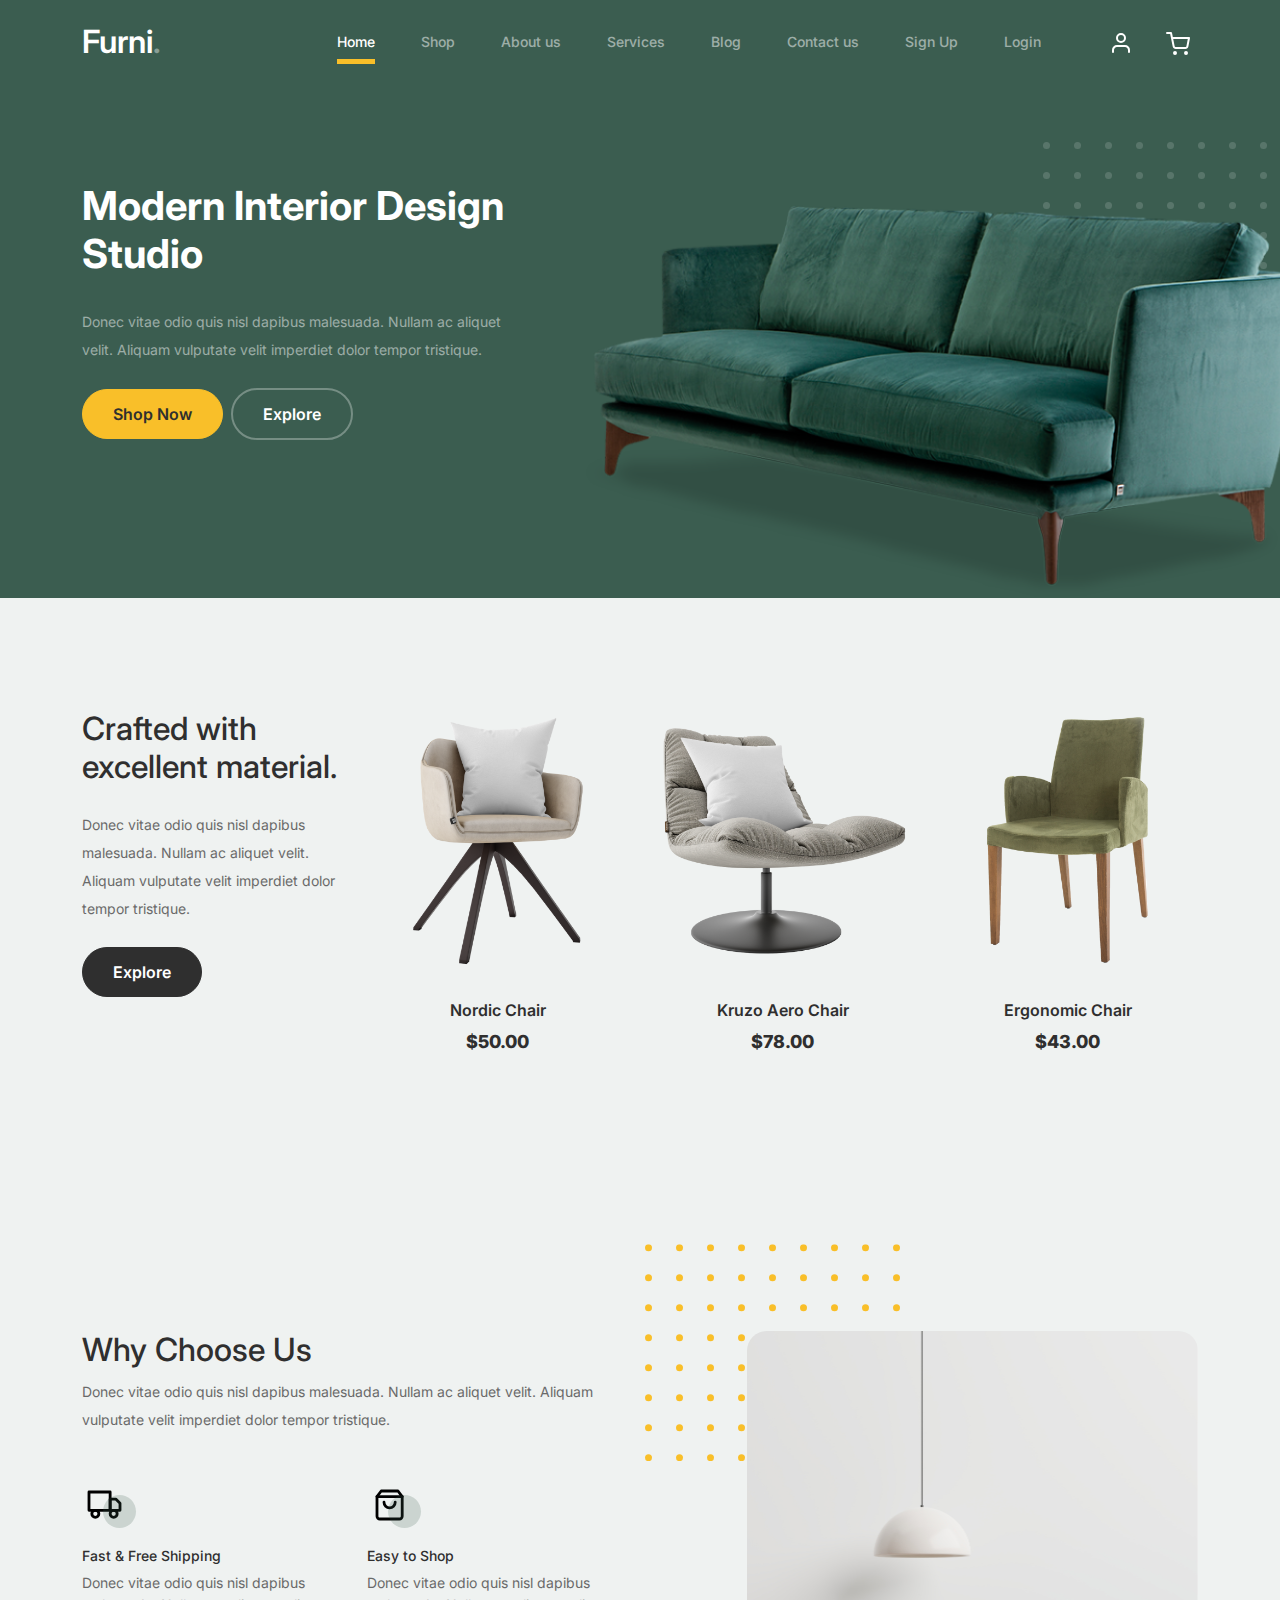
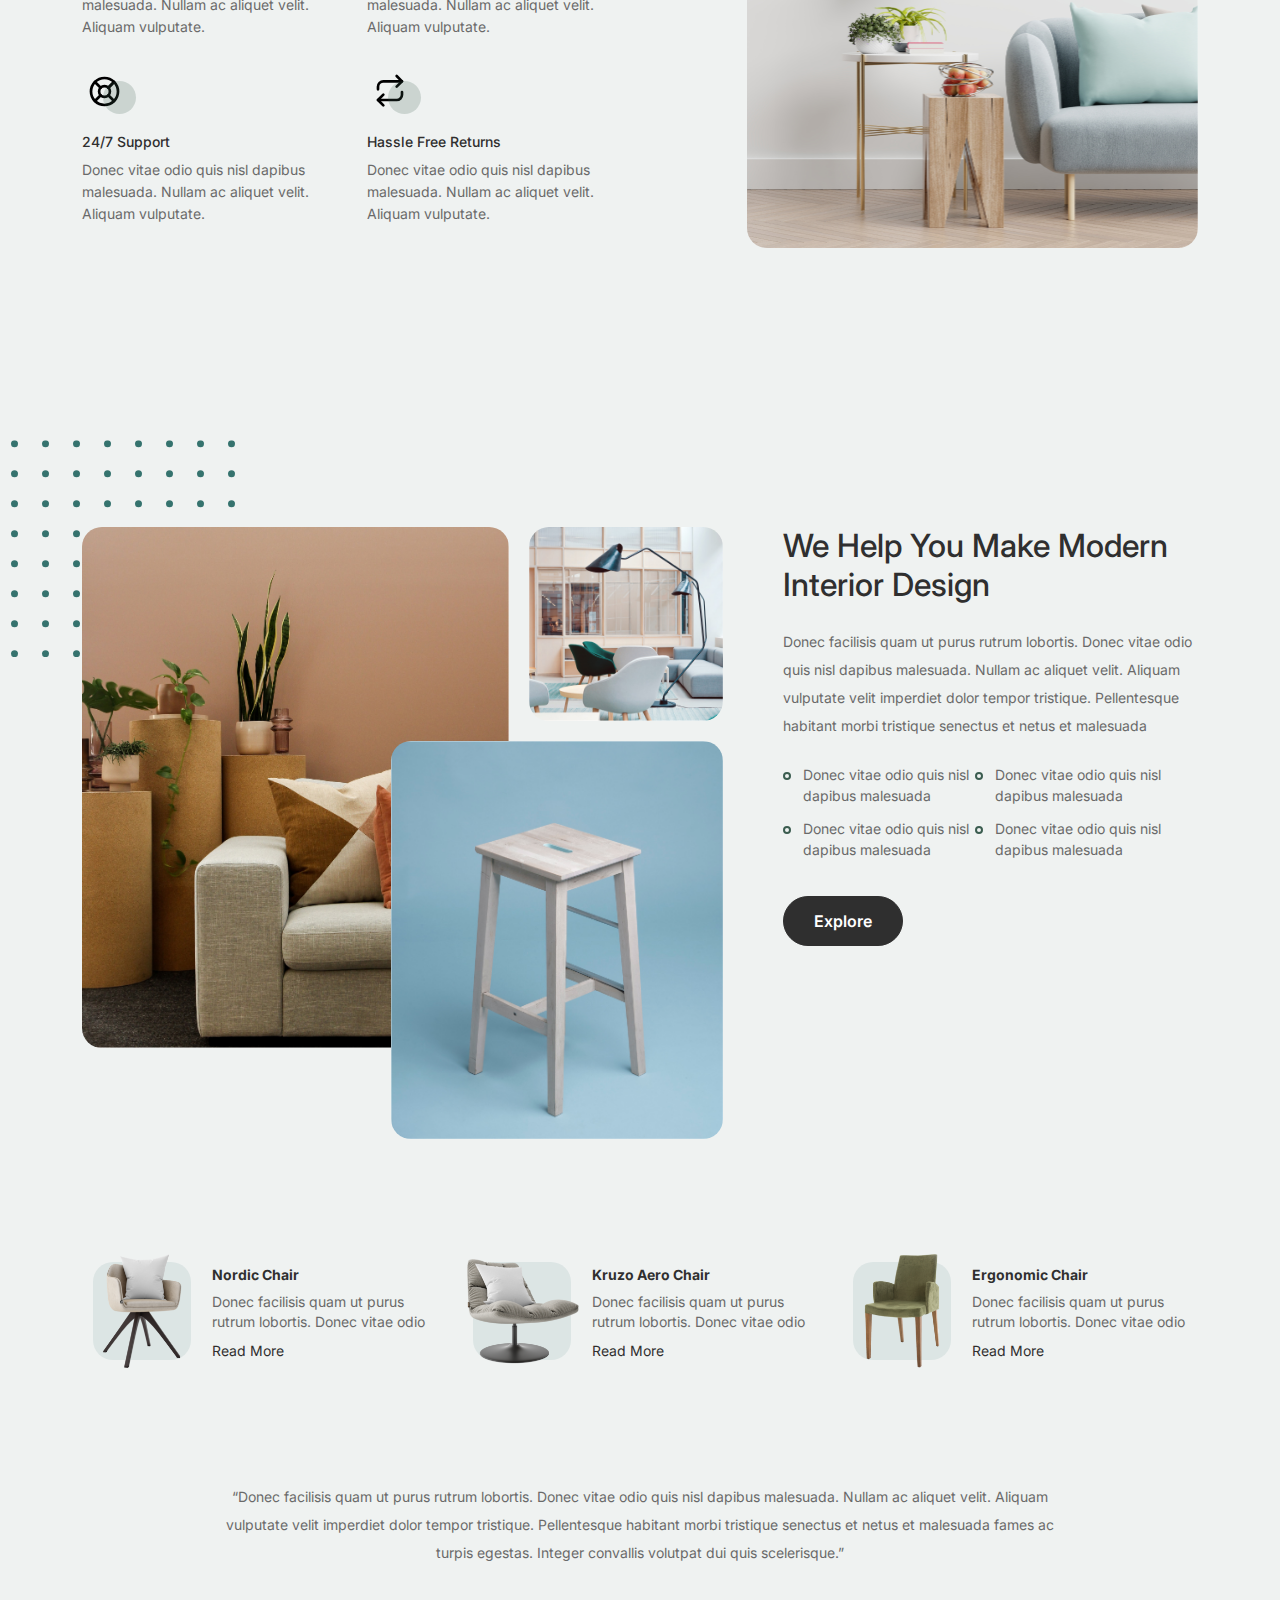
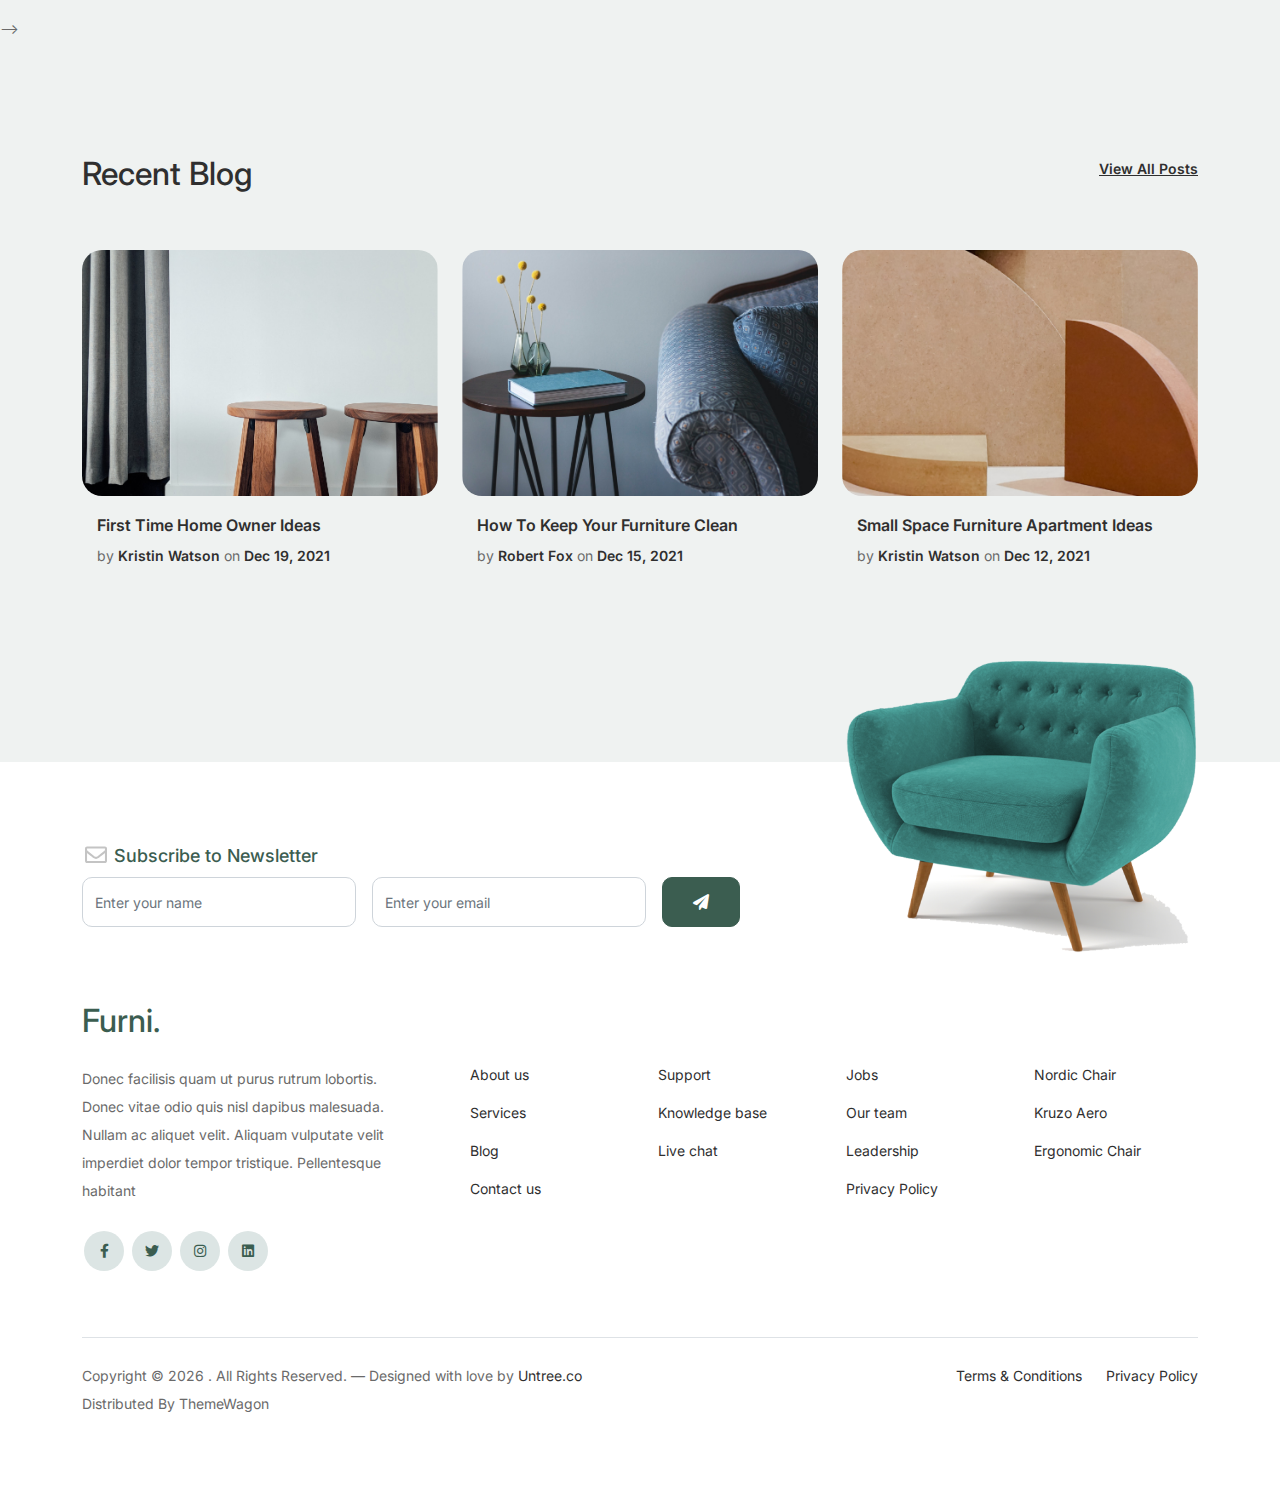
==== commit 7fd754a8: "Updated" ====
--- a/index.html
+++ b/index.html
@@ -7,20 +7,17 @@
       content="width=device-width, initial-scale=1, shrink-to-fit=no"
     />
     <meta name="author" content="Untree.co" />
-    <link rel="shortcut icon" href="favicon.png" />
+    <link rel="shortcut icon" href="./favicon.png" />
 
     <meta name="description" content="" />
     <meta name="keywords" content="bootstrap, bootstrap4" />
 
     <!-- Bootstrap CSS -->
     <link href="css/bootstrap.min.css" rel="stylesheet" />
-    <link
-      href="https://cdnjs.cloudflare.com/ajax/libs/font-awesome/6.0.0-beta3/css/all.min.css"
-      rel="stylesheet"
-    />
-    <link href="css/tiny-slider.css" rel="stylesheet" />
-    <link href="css/style.css" rel="stylesheet" />
-    <title>E-Commerce Website</title>
+    <link href="https://cdnjs.cloudflare.com/ajax/libs/font-awesome/6.0.0-beta3/css/all.min.css" rel="stylesheet"/>
+    <link href="./css/tiny-slider.css" rel="stylesheet" />
+    <link href="./css/style.css" rel="stylesheet" />
+    <title>Furni Modern Design</title>
   </head>
 
   <body>
@@ -30,7 +27,7 @@
       arial-label="Furni navigation bar"
     >
       <div class="container">
-        <a class="navbar-brand" href="index.html">Furni<span>.</span></a>
+        <a class="navbar-brand" href="./index.html">Furni<span>.</span></a>
 
         <button
           class="navbar-toggler"
@@ -47,23 +44,25 @@
         <div class="collapse navbar-collapse" id="navbarsFurni">
           <ul class="custom-navbar-nav navbar-nav ms-auto mb-2 mb-md-0">
             <li class="nav-item active">
-              <a class="nav-link" href="index.html">Home</a>
+              <a class="nav-link" href="./index.html">Home</a>
             </li>
-            <li><a class="nav-link" href="shop.html">Shop</a></li>
-            <li><a class="nav-link" href="about.html">About us</a></li>
-            <li><a class="nav-link" href="services.html">Services</a></li>
-            <li><a class="nav-link" href="blog.html">Blog</a></li>
-            <li><a class="nav-link" href="contact.html">Contact us</a></li>
+            <li><a class="nav-link" href="./shop.html">Shop</a></li>
+            <li><a class="nav-link" href="./about.html">About us</a></li>
+            <li><a class="nav-link" href="./services.html">Services</a></li>
+            <li><a class="nav-link" href="./blog.html">Blog</a></li>
+            <li><a class="nav-link" href="./contact.html">Contact us</a></li>
+            <li><a class="nav-link" href="./signup.html">Sign Up</a></li>
+            <li><a class="nav-link" href="./login.html">Login</a></li>
           </ul>
 
           <ul class="custom-navbar-cta navbar-nav mb-2 mb-md-0 ms-5">
             <li>
-              <a class="nav-link" href="#"><img src="images/user.svg" /></a>
+              <a class="nav-link" href="./login.html"><img src="images/user.svg" /></a>
             </li>
             <li>
-              <a class="nav-link" href="cart.html"
-                ><img src="images/cart.svg"
-              /></a>
+              <a class="nav-link" href="./cart.html">
+                <img src="images/cart.svg"/>
+              </a>
             </li>
           </ul>
         </div>
@@ -103,7 +102,9 @@
     <!-- Start Product Section -->
     <div class="product-section">
       <div class="container">
+
         <div class="row">
+
           <!-- Start Column 1 -->
           <div class="col-md-12 col-lg-3 mb-5 mb-lg-0">
             <h2 class="mb-4 section-title">Crafted with excellent material.</h2>
--- a/css/style.css
+++ b/css/style.css
@@ -1,9 +1,4 @@
-/*
-* Template Name: UntreeStore
-* Template Author: Untree.co
-* Author URI: https://untree.co/
-* License: https://creativecommons.org/licenses/by/3.0/
-*/
+
 @import url("https://fonts.googleapis.com/css2?family=Inter:wght@400;500;600;700;800&display=swap");
 body {
   overflow-x: hidden;
@@ -16,6 +11,128 @@
   color: #6a6a6a;
   font-size: 14px;
   background-color: #eff2f1; }
+
+/* sign up styling */
+.signUp,.login {
+
+  background-color: var(--color3);
+  height: 100vh;
+  padding-top: 60px;
+
+}
+
+/* Styling of Inner-box */
+.inner-box{
+
+  width: 600px;
+  margin: auto;
+  position: relative;
+  padding: 20px 50px;
+
+  border-radius: 5px;
+
+  box-shadow: 0px 0px 3px 0px  #8b8b8b;
+
+  background-color: white;
+
+
+  backdrop-filter: blur(10px);
+
+  z-index: 2;
+
+}
+
+
+.signup-header h1{
+  font-size: 1.5rem;
+  word-spacing: 5px;
+  padding-bottom: 15px;
+  color: #131010;
+  text-align: center;
+}
+
+/* Stylin of signup-body */
+
+.signup-body{
+
+  margin: 20px 0;
+
+}
+
+.signup-body .input{
+
+  margin: 25px 0;
+
+}
+
+.signup-body .input label{
+
+  display: block;
+
+  font-size: 1rem;
+
+  font-weight: 600;
+
+}
+
+.signup-body>form>.input>input ,.signup-body select{
+
+  width: 100%;
+
+  padding: 10px;
+
+  border: 1px solid gray;
+
+  border-radius: 5px;
+
+  font-size: 1rem;
+
+  margin-top: 5px;
+
+}
+
+.button{
+
+  border: none;
+
+  background-color: #3498db;
+
+  color: white;
+
+  cursor: pointer;
+
+  width: 100%;
+
+  padding: 10px;
+
+  border-radius: 5px;
+
+  font-size: 1rem;
+
+  margin-top: 5px;
+
+}
+
+.input p {
+
+  /* text-align: center; */
+  color: rgb(82, 82, 82);
+
+}
+
+.input p a {
+
+  text-decoration: none;
+  color: rgb(0, 116, 248);
+  
+}
+/* Hover State of Submit */
+
+.button:hover{
+
+  background-color: #206796;
+  
+}
 
 a {
   text-decoration: none;
@@ -119,7 +236,7 @@
         font-size: 54px; } }
   .hero p {
     color: rgba(255, 255, 255, 0.5);
-    margin-botom: 30px; }
+    margin-bottom: 30px; }
   .hero .hero-img-wrap {
     position: relative; }
     .hero .hero-img-wrap img {
@@ -316,7 +433,7 @@
   .we-help-section .imgs-grid {
     display: -ms-grid;
     display: grid;
-    -ms-grid-columns: (1fr)[27];
+    -ms-grid-columns: (1fr, 27);
     grid-template-columns: repeat(27, 1fr);
     position: relative; }
     .we-help-section .imgs-grid:before {
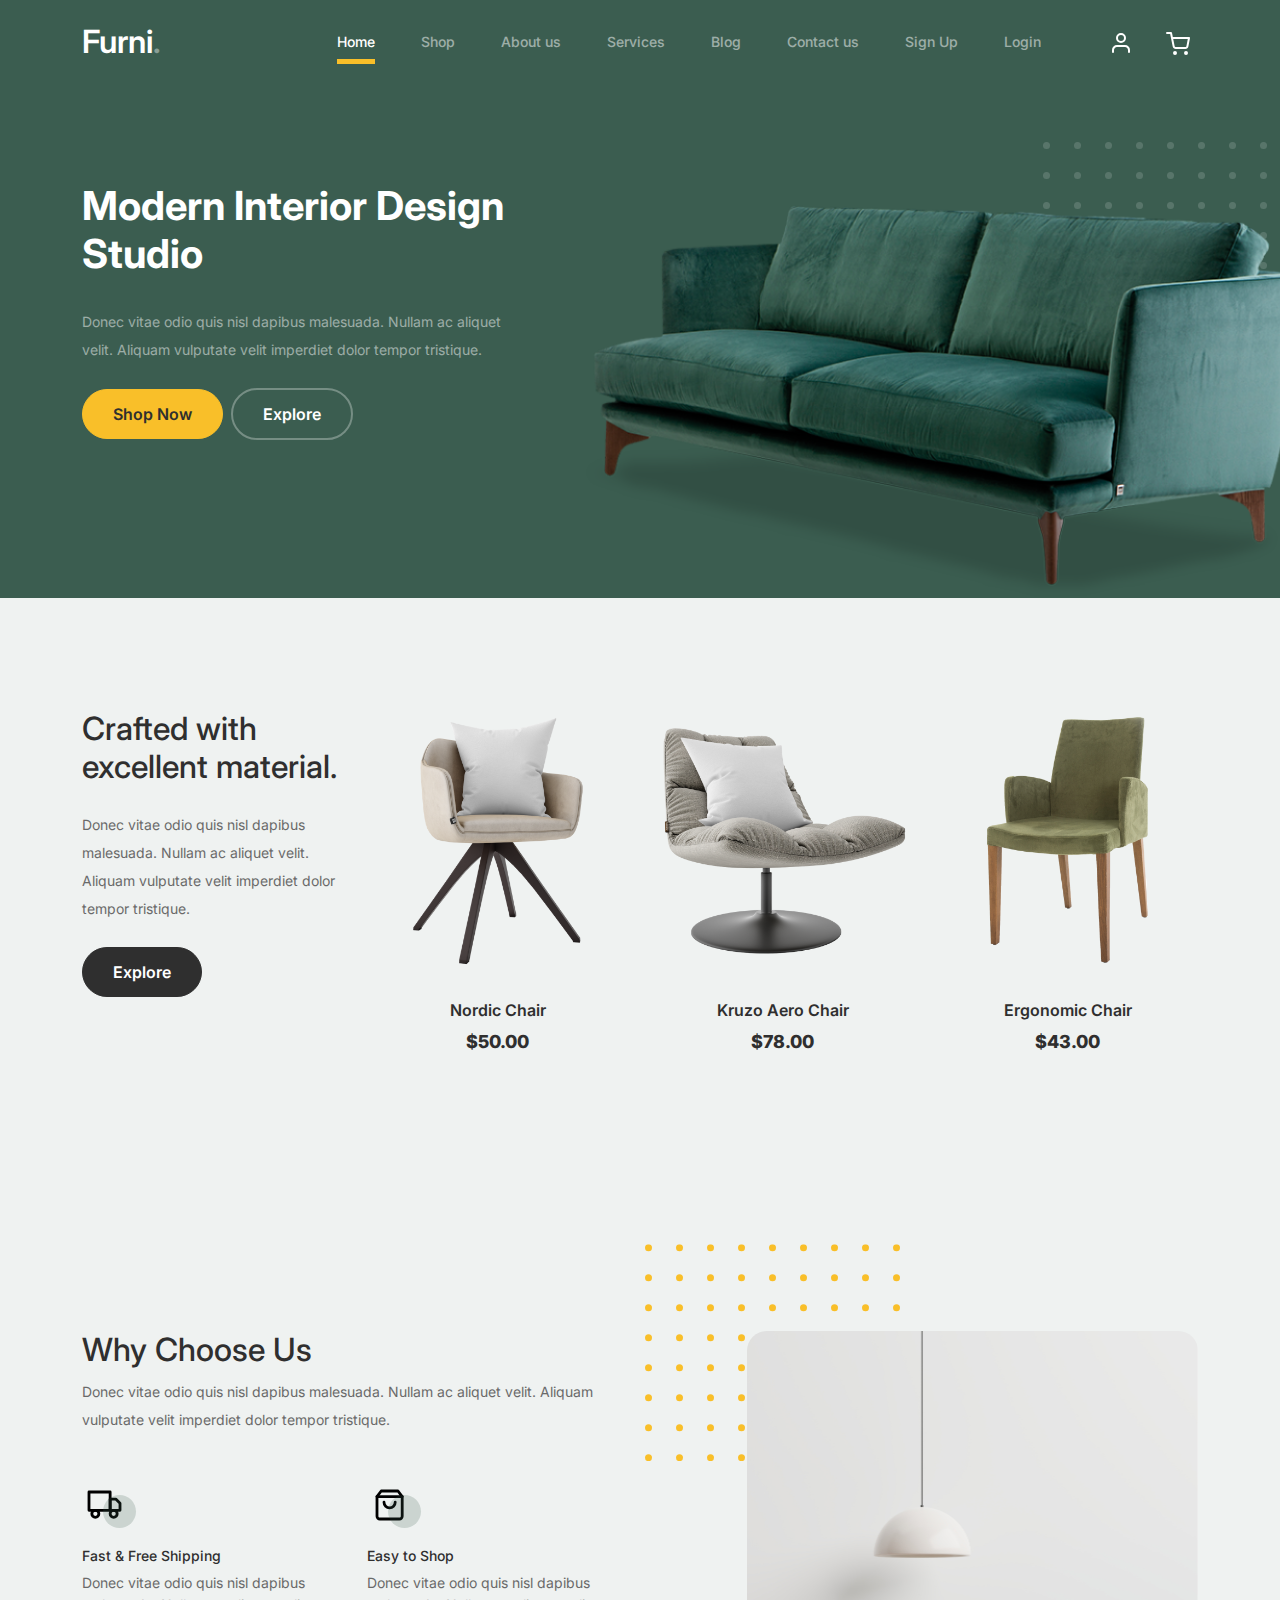
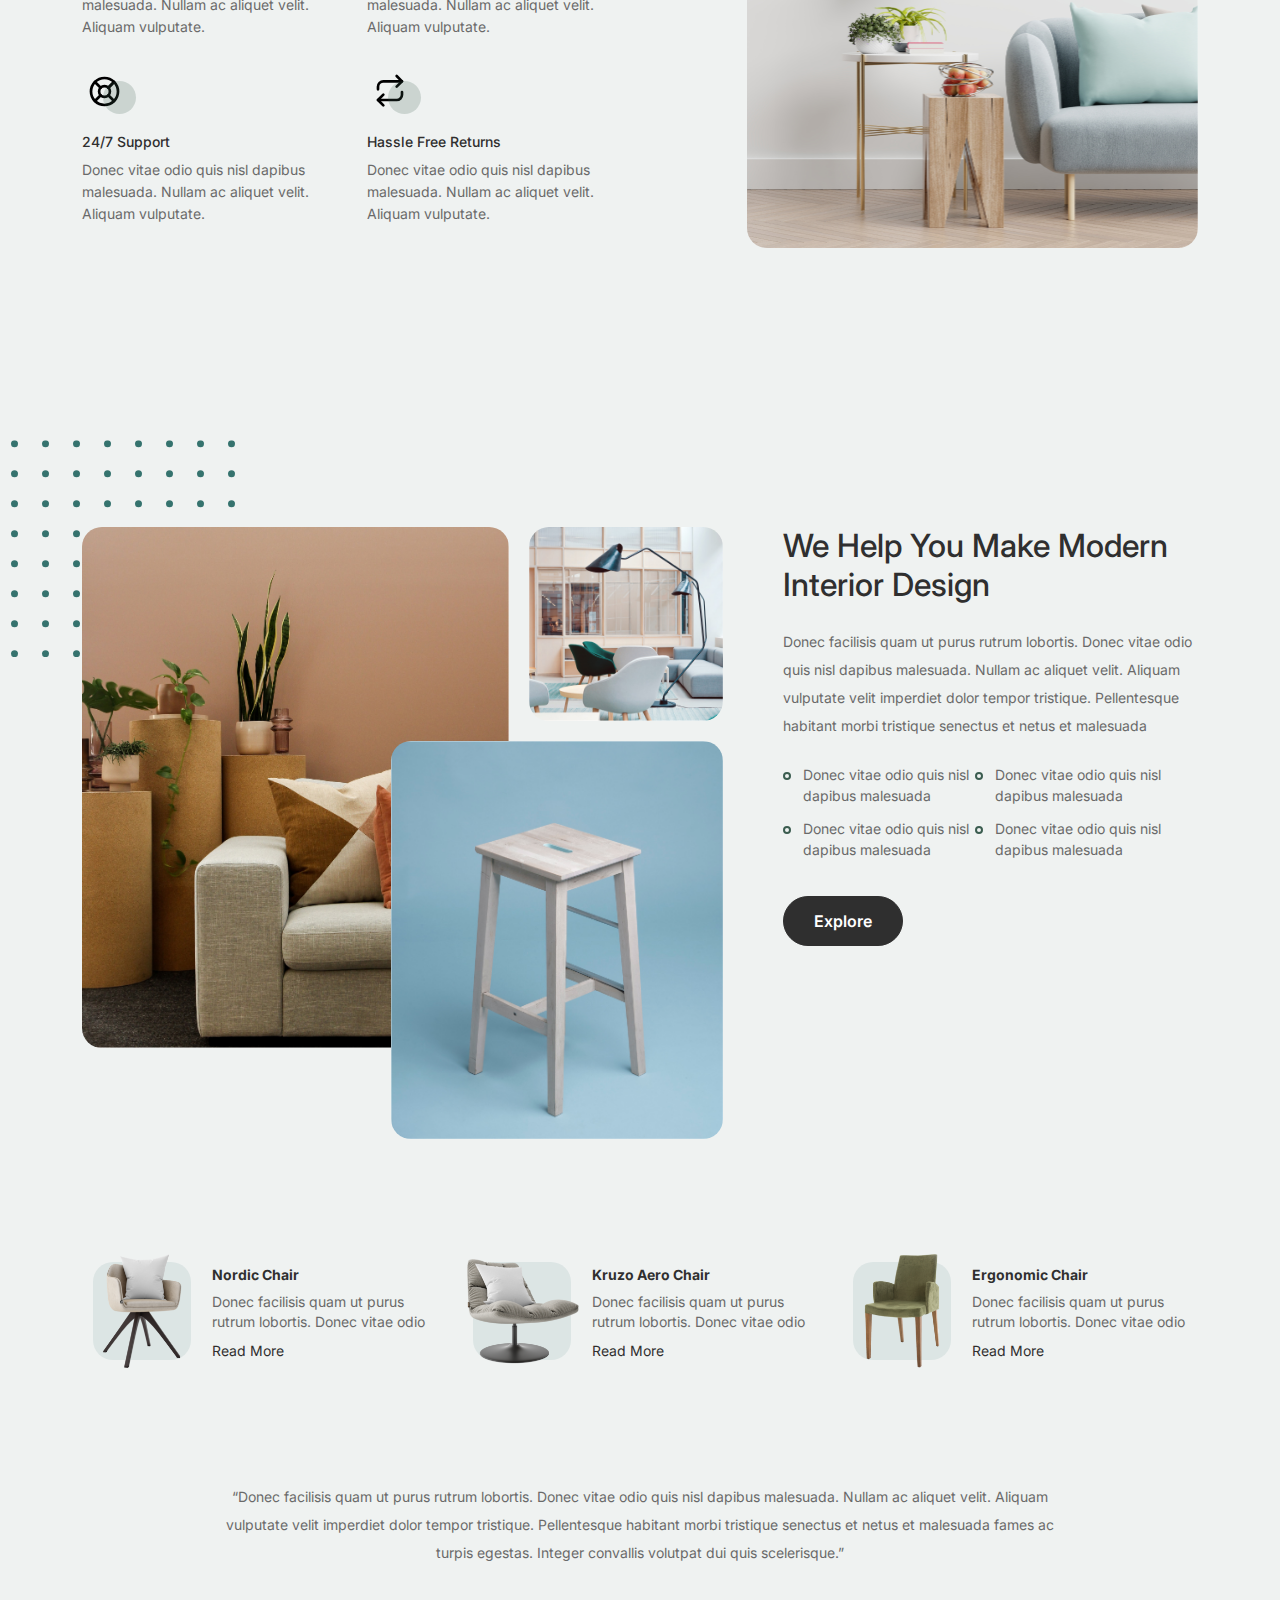
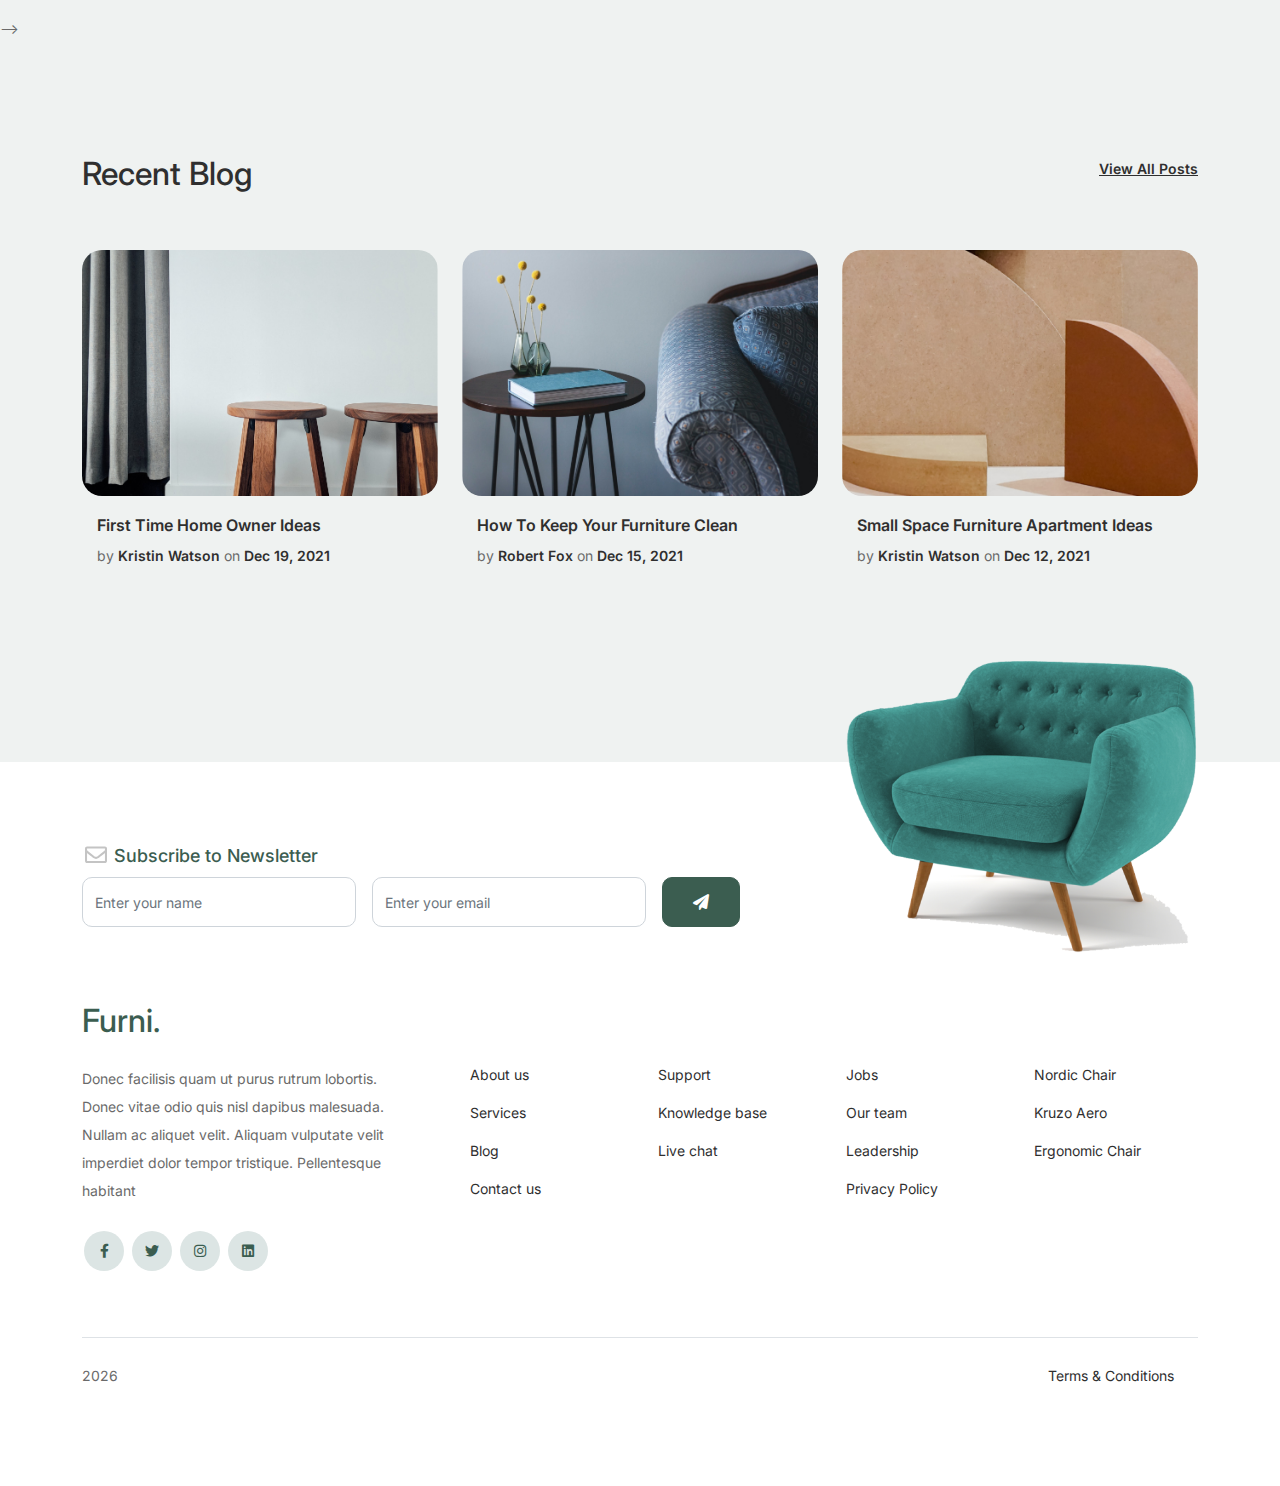
==== commit c6b53b36: "Update" ====
--- a/index.html
+++ b/index.html
@@ -667,13 +667,13 @@
           <div class="row pt-4">
             <div class="col-lg-6">
               <p class="mb-2 text-center text-lg-start">
-                Copyright &copy;
+                <!-- Copyright &copy; -->
                 <script>
                   document.write(new Date().getFullYear());
                 </script>
-                . All Rights Reserved. &mdash; Designed with love by
+                <!-- . All Rights Reserved. &mdash; Designed with love by
                 <a href="https://untree.co">Untree.co</a> Distributed By
-                <a hreff="https://themewagon.com">ThemeWagon</a>
+                <a hreff="https://themewagon.com">ThemeWagon</a> -->
                 <!-- License information: https://untree.co/license/ -->
               </p>
             </div>
@@ -681,7 +681,7 @@
             <div class="col-lg-6 text-center text-lg-end">
               <ul class="list-unstyled d-inline-flex ms-auto">
                 <li class="me-4"><a href="#">Terms &amp; Conditions</a></li>
-                <li><a href="#">Privacy Policy</a></li>
+                <!-- <li><a href="#">Privacy Policy</a></li> -->
               </ul>
             </div>
           </div>
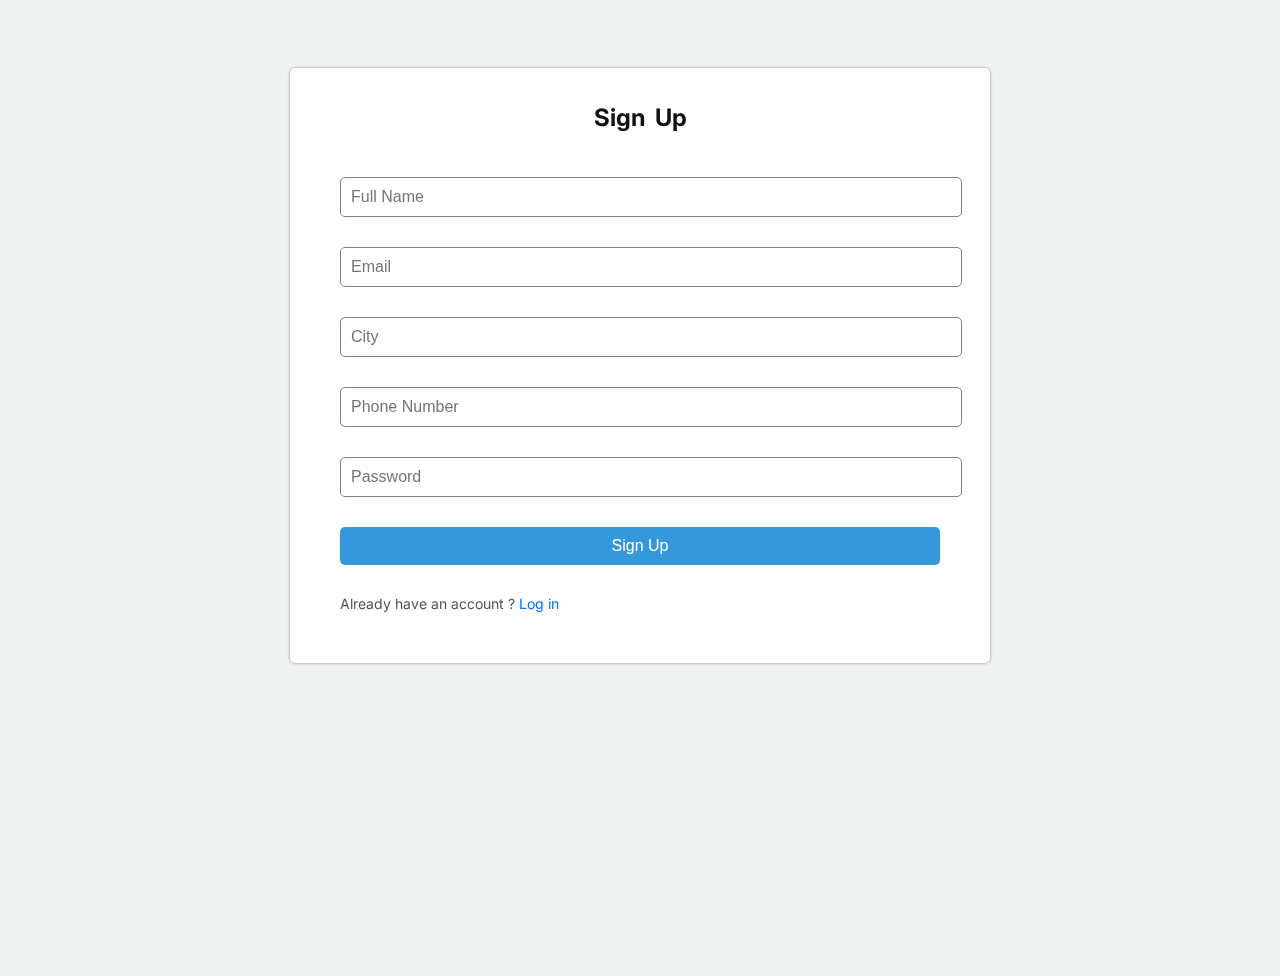
==== commit 2987919c: "Update" ====
--- a/index.html
+++ b/index.html
@@ -1,697 +1,86 @@
 <!DOCTYPE html>
 <html lang="en">
   <head>
-    <meta charset="utf-8" />
-    <meta
-      name="viewport"
-      content="width=device-width, initial-scale=1, shrink-to-fit=no"
-    />
-    <meta name="author" content="Untree.co" />
-    <link rel="shortcut icon" href="./favicon.png" />
+    <meta charset="UTF-8" />
+    <meta name="viewport" content="width=device-width, initial-scale=1.0" />
+    <title>Sign Up</title>
+    <link rel="stylesheet" href="./css/style.css" />
+  </head>
+  <body>
+    <div class="signUp">
+      <!-- inner-box is here -->
+      <div class="inner-box">
+        <!-- header -->
+        <header>
+          <div class="signup-header">
+            <h1>Sign Up</h1>
+          </div>
+        </header>
 
-    <meta name="description" content="" />
-    <meta name="keywords" content="bootstrap, bootstrap4" />
+        <!-- Sign body -->
+        <main class="signup-body">
+          <!-- form -->
+          <form>
+            <div class="input">
+              <input
+                type="text"
+                name="fullName"
+                placeholder="Full Name"
+                id="userName"
+              />
+            </div>
 
-    <!-- Bootstrap CSS -->
-    <link href="css/bootstrap.min.css" rel="stylesheet" />
-    <link href="https://cdnjs.cloudflare.com/ajax/libs/font-awesome/6.0.0-beta3/css/all.min.css" rel="stylesheet"/>
-    <link href="./css/tiny-slider.css" rel="stylesheet" />
-    <link href="./css/style.css" rel="stylesheet" />
-    <title>Furni Modern Design</title>
-  </head>
+            <div class="input">
+              <input
+                type="email"
+                name="YourEmail"
+                placeholder="Email"
+                id="userEmail"
+              />
+            </div>
+            <div class="input">
+              <input
+                type="text"
+                name="cityName"
+                placeholder="City"
+                id="userCity"
+              />
+            </div>
 
-  <body>
-    <!-- Start Header/Navigation -->
-    <nav
-      class="custom-navbar navbar navbar navbar-expand-md navbar-dark bg-dark"
-      arial-label="Furni navigation bar"
-    >
-      <div class="container">
-        <a class="navbar-brand" href="./index.html">Furni<span>.</span></a>
+            <div class="input">
+              <input
+                type="number"
+                name="PhoneNumber"
+                placeholder="Phone Number"
+                id="userPhone"
+              />
+            </div>
 
-        <button
-          class="navbar-toggler"
-          type="button"
-          data-bs-toggle="collapse"
-          data-bs-target="#navbarsFurni"
-          aria-controls="navbarsFurni"
-          aria-expanded="false"
-          aria-label="Toggle navigation"
-        >
-          <span class="navbar-toggler-icon"></span>
-        </button>
+            <div class="input">
+              <input
+                type="password"
+                name="YourPassword"
+                id="userPassword"
+                placeholder="Password"
+              />
+            </div>
 
-        <div class="collapse navbar-collapse" id="navbarsFurni">
-          <ul class="custom-navbar-nav navbar-nav ms-auto mb-2 mb-md-0">
-            <li class="nav-item active">
-              <a class="nav-link" href="./index.html">Home</a>
-            </li>
-            <li><a class="nav-link" href="./shop.html">Shop</a></li>
-            <li><a class="nav-link" href="./about.html">About us</a></li>
-            <li><a class="nav-link" href="./services.html">Services</a></li>
-            <li><a class="nav-link" href="./blog.html">Blog</a></li>
-            <li><a class="nav-link" href="./contact.html">Contact us</a></li>
-            <li><a class="nav-link" href="./signup.html">Sign Up</a></li>
-            <li><a class="nav-link" href="./login.html">Login</a></li>
-          </ul>
+            <!-- input button is here -->
+            <div class="input">
+              <button type="button" class="button" onclick="signup()">
+                Sign Up
+              </button>
+            </div>
 
-          <ul class="custom-navbar-cta navbar-nav mb-2 mb-md-0 ms-5">
-            <li>
-              <a class="nav-link" href="./login.html"><img src="images/user.svg" /></a>
-            </li>
-            <li>
-              <a class="nav-link" href="./cart.html">
-                <img src="images/cart.svg"/>
-              </a>
-            </li>
-          </ul>
-        </div>
-      </div>
-    </nav>
-    <!-- End Header/Navigation -->
-
-    <!-- Start Hero Section -->
-    <div class="hero">
-      <div class="container">
-        <div class="row justify-content-between">
-          <div class="col-lg-5">
-            <div class="intro-excerpt">
-              <h1>
-                Modern Interior <span clsas="d-block">Design Studio</span>
-              </h1>
-              <p class="mb-4">
-                Donec vitae odio quis nisl dapibus malesuada. Nullam ac aliquet
-                velit. Aliquam vulputate velit imperdiet dolor tempor tristique.
-              </p>
+            <div class="input">
               <p>
-                <a href="" class="btn btn-secondary me-2">Shop Now</a
-                ><a href="#" class="btn btn-white-outline">Explore</a>
+                Already have an account ? <a href="./login.html"> Log in</a>
               </p>
             </div>
-          </div>
-          <div class="col-lg-7">
-            <div class="hero-img-wrap">
-              <img src="images/couch.png" class="img-fluid" />
-            </div>
-          </div>
-        </div>
+          </form>
+        </main>
       </div>
     </div>
-    <!-- End Hero Section -->
-
-    <!-- Start Product Section -->
-    <div class="product-section">
-      <div class="container">
-
-        <div class="row">
-
-          <!-- Start Column 1 -->
-          <div class="col-md-12 col-lg-3 mb-5 mb-lg-0">
-            <h2 class="mb-4 section-title">Crafted with excellent material.</h2>
-            <p class="mb-4">
-              Donec vitae odio quis nisl dapibus malesuada. Nullam ac aliquet
-              velit. Aliquam vulputate velit imperdiet dolor tempor tristique.
-            </p>
-            <p><a href="shop.html" class="btn">Explore</a></p>
-          </div>
-          <!-- End Column 1 -->
-
-          <!-- Start Column 2 -->
-          <div class="col-12 col-md-4 col-lg-3 mb-5 mb-md-0">
-            <a class="product-item" href="cart.html">
-              <img
-                src="images/product-1.png"
-                class="img-fluid product-thumbnail"
-              />
-              <h3 class="product-title">Nordic Chair</h3>
-              <strong class="product-price">$50.00</strong>
-
-              <span class="icon-cross">
-                <img src="images/cross.svg" class="img-fluid" />
-              </span>
-            </a>
-          </div>
-          <!-- End Column 2 -->
-
-          <!-- Start Column 3 -->
-          <div class="col-12 col-md-4 col-lg-3 mb-5 mb-md-0">
-            <a class="product-item" href="cart.html">
-              <img
-                src="images/product-2.png"
-                class="img-fluid product-thumbnail"
-              />
-              <h3 class="product-title">Kruzo Aero Chair</h3>
-              <strong class="product-price">$78.00</strong>
-
-              <span class="icon-cross">
-                <img src="images/cross.svg" class="img-fluid" />
-              </span>
-            </a>
-          </div>
-          <!-- End Column 3 -->
-
-          <!-- Start Column 4 -->
-          <div class="col-12 col-md-4 col-lg-3 mb-5 mb-md-0">
-            <a class="product-item" href="cart.html">
-              <img
-                src="images/product-3.png"
-                class="img-fluid product-thumbnail"
-              />
-              <h3 class="product-title">Ergonomic Chair</h3>
-              <strong class="product-price">$43.00</strong>
-
-              <span class="icon-cross">
-                <img src="images/cross.svg" class="img-fluid" />
-              </span>
-            </a>
-          </div>
-          <!-- End Column 4 -->
-        </div>
-      </div>
-    </div>
-    <!-- End Product Section -->
-
-    <!-- Start Why Choose Us Section -->
-    <div class="why-choose-section">
-      <div class="container">
-        <div class="row justify-content-between">
-          <div class="col-lg-6">
-            <h2 class="section-title">Why Choose Us</h2>
-            <p>
-              Donec vitae odio quis nisl dapibus malesuada. Nullam ac aliquet
-              velit. Aliquam vulputate velit imperdiet dolor tempor tristique.
-            </p>
-
-            <div class="row my-5">
-              <div class="col-6 col-md-6">
-                <div class="feature">
-                  <div class="icon">
-                    <img src="images/truck.svg" alt="Image" class="imf-fluid" />
-                  </div>
-                  <h3>Fast &amp; Free Shipping</h3>
-                  <p>
-                    Donec vitae odio quis nisl dapibus malesuada. Nullam ac
-                    aliquet velit. Aliquam vulputate.
-                  </p>
-                </div>
-              </div>
-
-              <div class="col-6 col-md-6">
-                <div class="feature">
-                  <div class="icon">
-                    <img src="images/bag.svg" alt="Image" class="imf-fluid" />
-                  </div>
-                  <h3>Easy to Shop</h3>
-                  <p>
-                    Donec vitae odio quis nisl dapibus malesuada. Nullam ac
-                    aliquet velit. Aliquam vulputate.
-                  </p>
-                </div>
-              </div>
-
-              <div class="col-6 col-md-6">
-                <div class="feature">
-                  <div class="icon">
-                    <img
-                      src="images/support.svg"
-                      alt="Image"
-                      class="imf-fluid"
-                    />
-                  </div>
-                  <h3>24/7 Support</h3>
-                  <p>
-                    Donec vitae odio quis nisl dapibus malesuada. Nullam ac
-                    aliquet velit. Aliquam vulputate.
-                  </p>
-                </div>
-              </div>
-
-              <div class="col-6 col-md-6">
-                <div class="feature">
-                  <div class="icon">
-                    <img
-                      src="images/return.svg"
-                      alt="Image"
-                      class="imf-fluid"
-                    />
-                  </div>
-                  <h3>Hassle Free Returns</h3>
-                  <p>
-                    Donec vitae odio quis nisl dapibus malesuada. Nullam ac
-                    aliquet velit. Aliquam vulputate.
-                  </p>
-                </div>
-              </div>
-            </div>
-          </div>
-
-          <div class="col-lg-5">
-            <div class="img-wrap">
-              <img
-                src="images/why-choose-us-img.jpg"
-                alt="Image"
-                class="img-fluid"
-              />
-            </div>
-          </div>
-        </div>
-      </div>
-    </div>
-    <!-- End Why Choose Us Section -->
-
-    <!-- Start We Help Section -->
-    <div class="we-help-section">
-      <div class="container">
-        <div class="row justify-content-between">
-          <div class="col-lg-7 mb-5 mb-lg-0">
-            <div class="imgs-grid">
-              <div class="grid grid-1">
-                <img src="images/img-grid-1.jpg" alt="Untree.co" />
-              </div>
-              <div class="grid grid-2">
-                <img src="images/img-grid-2.jpg" alt="Untree.co" />
-              </div>
-              <div class="grid grid-3">
-                <img src="images/img-grid-3.jpg" alt="Untree.co" />
-              </div>
-            </div>
-          </div>
-          <div class="col-lg-5 ps-lg-5">
-            <h2 class="section-title mb-4">
-              We Help You Make Modern Interior Design
-            </h2>
-            <p>
-              Donec facilisis quam ut purus rutrum lobortis. Donec vitae odio
-              quis nisl dapibus malesuada. Nullam ac aliquet velit. Aliquam
-              vulputate velit imperdiet dolor tempor tristique. Pellentesque
-              habitant morbi tristique senectus et netus et malesuada
-            </p>
-
-            <ul class="list-unstyled custom-list my-4">
-              <li>Donec vitae odio quis nisl dapibus malesuada</li>
-              <li>Donec vitae odio quis nisl dapibus malesuada</li>
-              <li>Donec vitae odio quis nisl dapibus malesuada</li>
-              <li>Donec vitae odio quis nisl dapibus malesuada</li>
-            </ul>
-            <p><a herf="#" class="btn">Explore</a></p>
-          </div>
-        </div>
-      </div>
-    </div>
-    <!-- End We Help Section -->
-
-    <!-- Start Popular Product -->
-    <div class="popular-product">
-      <div class="container">
-        <div class="row">
-          <div class="col-12 col-md-6 col-lg-4 mb-4 mb-lg-0">
-            <div class="product-item-sm d-flex">
-              <div class="thumbnail">
-                <img src="images/product-1.png" alt="Image" class="img-fluid" />
-              </div>
-              <div class="pt-3">
-                <h3>Nordic Chair</h3>
-                <p>
-                  Donec facilisis quam ut purus rutrum lobortis. Donec vitae
-                  odio
-                </p>
-                <p><a href="#">Read More</a></p>
-              </div>
-            </div>
-          </div>
-
-          <div class="col-12 col-md-6 col-lg-4 mb-4 mb-lg-0">
-            <div class="product-item-sm d-flex">
-              <div class="thumbnail">
-                <img src="images/product-2.png" alt="Image" class="img-fluid" />
-              </div>
-              <div class="pt-3">
-                <h3>Kruzo Aero Chair</h3>
-                <p>
-                  Donec facilisis quam ut purus rutrum lobortis. Donec vitae
-                  odio
-                </p>
-                <p><a href="#">Read More</a></p>
-              </div>
-            </div>
-          </div>
-
-          <div class="col-12 col-md-6 col-lg-4 mb-4 mb-lg-0">
-            <div class="product-item-sm d-flex">
-              <div class="thumbnail">
-                <img src="images/product-3.png" alt="Image" class="img-fluid" />
-              </div>
-              <div class="pt-3">
-                <h3>Ergonomic Chair</h3>
-                <p>
-                  Donec facilisis quam ut purus rutrum lobortis. Donec vitae
-                  odio
-                </p>
-                <p><a href="#">Read More</a></p>
-              </div>
-            </div>
-          </div>
-        </div>
-      </div>
-    </div>
-    <!-- End Popular Product -->
-
-    <!-- Start Testimonial Slider -->
-    <!-- <div class="testimonial-section">
-      <div class="container">
-        <div class="row">
-          <div class="col-lg-7 mx-auto text-center">
-            <h2 class="section-title">Testimonials</h2>
-          </div>
-        </div>
-
-        <div class="row justify-content-center">
-          <div class="col-lg-12">
-            <div class="testimonial-slider-wrap text-center">
-              <div id="testimonial-nav">
-                <span class="prev" data-controls="prev"
-                  ><span class="fa fa-chevron-left"></span
-                ></span>
-                <span class="next" data-controls="next"
-                  ><span class="fa fa-chevron-right"></span
-                ></span>
-              </div>
-
-              <div class="testimonial-slider">
-                <div class="item">
-                  <div class="row justify-content-center">
-                    <div class="col-lg-8 mx-auto">
-                      <div class="testimonial-block text-center">
-                        <blockquote class="mb-5">
-                          <p>
-                            &ldquo;Donec facilisis quam ut purus rutrum
-                            lobortis. Donec vitae odio quis nisl dapibus
-                            malesuada. Nullam ac aliquet velit. Aliquam
-                            vulputate velit imperdiet dolor tempor tristique.
-                            Pellentesque habitant morbi tristique senectus et
-                            netus et malesuada fames ac turpis egestas. Integer
-                            convallis volutpat dui quis scelerisque.&rdquo;
-                          </p>
-                        </blockquote>
-
-                        <div class="author-info">
-                          <div class="author-pic">
-                            <img
-                              src="images/person-1.png"
-                              alt="Maria Jones"
-                              class="img-fluid"
-                            />
-                          </div>
-                          <h3 class="font-weight-bold">Maria Jones</h3>
-                          <span class="position d-block mb-3"
-                            >CEO, Co-Founder, XYZ Inc.</span
-                          >
-                        </div>
-                      </div>
-                    </div>
-                  </div>
-                </div>
-                <-- END item -->
-
-                <!-- <div class="item">
-                  <div class="row justify-content-center">
-                    <div class="col-lg-8 mx-auto">
-                      <div class="testimonial-block text-center">
-                        <blockquote class="mb-5">
-                          <p>
-                            &ldquo;Donec facilisis quam ut purus rutrum
-                            lobortis. Donec vitae odio quis nisl dapibus
-                            malesuada. Nullam ac aliquet velit. Aliquam
-                            vulputate velit imperdiet dolor tempor tristique.
-                            Pellentesque habitant morbi tristique senectus et
-                            netus et malesuada fames ac turpis egestas. Integer
-                            convallis volutpat dui quis scelerisque.&rdquo;
-                          </p>
-                        </blockquote>
-
-                        <div class="author-info">
-                          <div class="author-pic">
-                            <img
-                              src="images/person-1.png"
-                              alt="Maria Jones"
-                              class="img-fluid"
-                            />
-                          </div>
-                          <h3 class="font-weight-bold">Maria Jones</h3>
-                          <span class="position d-block mb-3"
-                            >CEO, Co-Founder, XYZ Inc.</span
-                          >
-                        </div>
-                      </div>
-                    </div>
-                  </div>
-                </div>
-                <!- END item -->
-
-                <div class="item">
-                  <div class="row justify-content-center">
-                    <div class="col-lg-8 mx-auto">
-                      <div class="testimonial-block text-center">
-                        <blockquote class="mb-5">
-                          <p>
-                            &ldquo;Donec facilisis quam ut purus rutrum
-                            lobortis. Donec vitae odio quis nisl dapibus
-                            malesuada. Nullam ac aliquet velit. Aliquam
-                            vulputate velit imperdiet dolor tempor tristique.
-                            Pellentesque habitant morbi tristique senectus et
-                            netus et malesuada fames ac turpis egestas. Integer
-                            convallis volutpat dui quis scelerisque.&rdquo;
-                          </p>
-                        </blockquote>
-
-                        <!-- <div class="author-info">
-                          <div class="author-pic">
-                            <img
-                              src="images/person-1.png"
-                              alt="Maria Jones"
-                              class="img-fluid"
-                            />
-                          </div>
-                          <h3 class="font-weight-bold">Maria Jones</h3>
-                          <span class="position d-block mb-3"
-                            >CEO, Co-Founder, XYZ Inc.</span
-                          >
-                        </div> -->
-                      </div>
-                    </div>
-                  </div>
-                </div>
-                <!-- END item -->
-              </div>
-            </div>
-          </div>
-        </div>
-      </div>
-    </div>  -->
-    <!-- End Testimonial Slider -->
-
-    <!-- Start Blog Section -->
-    <div class="blog-section">
-      <div class="container">
-        <div class="row mb-5">
-          <div class="col-md-6">
-            <h2 class="section-title">Recent Blog</h2>
-          </div>
-          <div class="col-md-6 text-start text-md-end">
-            <a href="#" class="more">View All Posts</a>
-          </div>
-        </div>
-
-        <div class="row">
-          <div class="col-12 col-sm-6 col-md-4 mb-4 mb-md-0">
-            <div class="post-entry">
-              <a href="#" class="post-thumbnail"
-                ><img src="images/post-1.jpg" alt="Image" class="img-fluid"
-              /></a>
-              <div class="post-content-entry">
-                <h3><a href="#">First Time Home Owner Ideas</a></h3>
-                <div class="meta">
-                  <span>by <a href="#">Kristin Watson</a></span>
-                  <span>on <a href="#">Dec 19, 2021</a></span>
-                </div>
-              </div>
-            </div>
-          </div>
-
-          <div class="col-12 col-sm-6 col-md-4 mb-4 mb-md-0">
-            <div class="post-entry">
-              <a href="#" class="post-thumbnail"
-                ><img src="images/post-2.jpg" alt="Image" class="img-fluid"
-              /></a>
-              <div class="post-content-entry">
-                <h3><a href="#">How To Keep Your Furniture Clean</a></h3>
-                <div class="meta">
-                  <span>by <a href="#">Robert Fox</a></span>
-                  <span>on <a href="#">Dec 15, 2021</a></span>
-                </div>
-              </div>
-            </div>
-          </div>
-
-          <div class="col-12 col-sm-6 col-md-4 mb-4 mb-md-0">
-            <div class="post-entry">
-              <a href="#" class="post-thumbnail"
-                ><img src="images/post-3.jpg" alt="Image" class="img-fluid"
-              /></a>
-              <div class="post-content-entry">
-                <h3><a href="#">Small Space Furniture Apartment Ideas</a></h3>
-                <div class="meta">
-                  <span>by <a href="#">Kristin Watson</a></span>
-                  <span>on <a href="#">Dec 12, 2021</a></span>
-                </div>
-              </div>
-            </div>
-          </div>
-        </div>
-      </div>
-    </div>
-    <!-- End Blog Section -->
-
-    <!-- Start Footer Section -->
-    <footer class="footer-section">
-      <div class="container relative">
-        <div class="sofa-img">
-          <img src="images/sofa.png" alt="Image" class="img-fluid" />
-        </div>
-
-        <div class="row">
-          <div class="col-lg-8">
-            <div class="subscription-form">
-              <h3 class="d-flex align-items-center">
-                <span class="me-1"
-                  ><img
-                    src="images/envelope-outline.svg"
-                    alt="Image"
-                    class="img-fluid" /></span
-                ><span>Subscribe to Newsletter</span>
-              </h3>
-
-              <form action="#" class="row g-3">
-                <div class="col-auto">
-                  <input
-                    type="text"
-                    class="form-control"
-                    placeholder="Enter your name"
-                  />
-                </div>
-                <div class="col-auto">
-                  <input
-                    type="email"
-                    class="form-control"
-                    placeholder="Enter your email"
-                  />
-                </div>
-                <div class="col-auto">
-                  <button class="btn btn-primary">
-                    <span class="fa fa-paper-plane"></span>
-                  </button>
-                </div>
-              </form>
-            </div>
-          </div>
-        </div>
-
-        <div class="row g-5 mb-5">
-          <div class="col-lg-4">
-            <div class="mb-4 footer-logo-wrap">
-              <a href="#" class="footer-logo">Furni<span>.</span></a>
-            </div>
-            <p class="mb-4">
-              Donec facilisis quam ut purus rutrum lobortis. Donec vitae odio
-              quis nisl dapibus malesuada. Nullam ac aliquet velit. Aliquam
-              vulputate velit imperdiet dolor tempor tristique. Pellentesque
-              habitant
-            </p>
-
-            <ul class="list-unstyled custom-social">
-              <li>
-                <a href="#"><span class="fa fa-brands fa-facebook-f"></span></a>
-              </li>
-              <li>
-                <a href="#"><span class="fa fa-brands fa-twitter"></span></a>
-              </li>
-              <li>
-                <a href="#"><span class="fa fa-brands fa-instagram"></span></a>
-              </li>
-              <li>
-                <a href="#"><span class="fa fa-brands fa-linkedin"></span></a>
-              </li>
-            </ul>
-          </div>
-
-          <div class="col-lg-8">
-            <div class="row links-wrap">
-              <div class="col-6 col-sm-6 col-md-3">
-                <ul class="list-unstyled">
-                  <li><a href="#">About us</a></li>
-                  <li><a href="#">Services</a></li>
-                  <li><a href="#">Blog</a></li>
-                  <li><a href="#">Contact us</a></li>
-                </ul>
-              </div>
-
-              <div class="col-6 col-sm-6 col-md-3">
-                <ul class="list-unstyled">
-                  <li><a href="#">Support</a></li>
-                  <li><a href="#">Knowledge base</a></li>
-                  <li><a href="#">Live chat</a></li>
-                </ul>
-              </div>
-
-              <div class="col-6 col-sm-6 col-md-3">
-                <ul class="list-unstyled">
-                  <li><a href="#">Jobs</a></li>
-                  <li><a href="#">Our team</a></li>
-                  <li><a href="#">Leadership</a></li>
-                  <li><a href="#">Privacy Policy</a></li>
-                </ul>
-              </div>
-
-              <div class="col-6 col-sm-6 col-md-3">
-                <ul class="list-unstyled">
-                  <li><a href="#">Nordic Chair</a></li>
-                  <li><a href="#">Kruzo Aero</a></li>
-                  <li><a href="#">Ergonomic Chair</a></li>
-                </ul>
-              </div>
-            </div>
-          </div>
-        </div>
-
-        <div class="border-top copyright">
-          <div class="row pt-4">
-            <div class="col-lg-6">
-              <p class="mb-2 text-center text-lg-start">
-                <!-- Copyright &copy; -->
-                <script>
-                  document.write(new Date().getFullYear());
-                </script>
-                <!-- . All Rights Reserved. &mdash; Designed with love by
-                <a href="https://untree.co">Untree.co</a> Distributed By
-                <a hreff="https://themewagon.com">ThemeWagon</a> -->
-                <!-- License information: https://untree.co/license/ -->
-              </p>
-            </div>
-
-            <div class="col-lg-6 text-center text-lg-end">
-              <ul class="list-unstyled d-inline-flex ms-auto">
-                <li class="me-4"><a href="#">Terms &amp; Conditions</a></li>
-                <!-- <li><a href="#">Privacy Policy</a></li> -->
-              </ul>
-            </div>
-          </div>
-        </div>
-      </div>
-    </footer>
-    <!-- End Footer Section -->
-
-    <script src="js/bootstrap.bundle.min.js"></script>
-    <script src="js/tiny-slider.js"></script>
-    <script src="js/custom.js"></script>
+    <script src="./script.js"></script>
   </body>
 </html>
--- a/css/style.css
+++ b/css/style.css
@@ -1,8 +1,9 @@
-
 @import url("https://fonts.googleapis.com/css2?family=Inter:wght@400;500;600;700;800&display=swap");
+
 body {
   overflow-x: hidden;
-  position: relative; }
+  position: relative;
+}
 
 body {
   font-family: "Inter", sans-serif;
@@ -10,20 +11,19 @@
   line-height: 28px;
   color: #6a6a6a;
   font-size: 14px;
-  background-color: #eff2f1; }
+  background-color: #eff2f1;
+}
 
 /* sign up styling */
-.signUp,.login {
-
+.signUp,
+.login {
   background-color: var(--color3);
   height: 100vh;
   padding-top: 60px;
-
 }
 
 /* Styling of Inner-box */
-.inner-box{
-
+.inner-box {
   width: 600px;
   margin: auto;
   position: relative;
@@ -31,19 +31,16 @@
 
   border-radius: 5px;
 
-  box-shadow: 0px 0px 3px 0px  #8b8b8b;
+  box-shadow: 0px 0px 3px 0px #8b8b8b;
 
   background-color: white;
 
-
   backdrop-filter: blur(10px);
 
   z-index: 2;
-
-}
-
-
-.signup-header h1{
+}
+
+.signup-header h1 {
   font-size: 1.5rem;
   word-spacing: 5px;
   padding-bottom: 15px;
@@ -53,30 +50,24 @@
 
 /* Stylin of signup-body */
 
-.signup-body{
-
+.signup-body {
   margin: 20px 0;
-
-}
-
-.signup-body .input{
-
+}
+
+.signup-body .input {
   margin: 25px 0;
-
-}
-
-.signup-body .input label{
-
+}
+
+.signup-body .input label {
   display: block;
 
   font-size: 1rem;
 
   font-weight: 600;
-
-}
-
-.signup-body>form>.input>input ,.signup-body select{
-
+}
+
+.signup-body > form > .input > input,
+.signup-body select {
   width: 100%;
 
   padding: 10px;
@@ -88,11 +79,9 @@
   font-size: 1rem;
 
   margin-top: 5px;
-
-}
-
-.button{
-
+}
+
+.button {
   border: none;
 
   background-color: #3498db;
@@ -110,170 +99,209 @@
   font-size: 1rem;
 
   margin-top: 5px;
-
 }
 
 .input p {
-
   /* text-align: center; */
   color: rgb(82, 82, 82);
-
 }
 
 .input p a {
-
   text-decoration: none;
   color: rgb(0, 116, 248);
-  
 }
 /* Hover State of Submit */
 
-.button:hover{
-
+.button:hover {
   background-color: #206796;
-  
 }
 
 a {
   text-decoration: none;
-  -webkit-transition: .3s all ease;
-  -o-transition: .3s all ease;
-  transition: .3s all ease;
-  color: #2f2f2f;
-  text-decoration: underline; }
-  a:hover {
-    color: #2f2f2f;
-    text-decoration: none; }
-  a.more {
-    font-weight: 600; }
+  -webkit-transition: 0.3s all ease;
+  -o-transition: 0.3s all ease;
+  transition: 0.3s all ease;
+  color: #2f2f2f;
+  text-decoration: underline;
+}
+a:hover {
+  color: #2f2f2f;
+  text-decoration: none;
+}
+a.more {
+  font-weight: 600;
+}
 
 .custom-navbar {
   background: #3b5d50 !important;
   padding-top: 20px;
-  padding-bottom: 20px; }
-  .custom-navbar .navbar-brand {
-    font-size: 32px;
-    font-weight: 600; }
-    .custom-navbar .navbar-brand > span {
-      opacity: .4; }
-  .custom-navbar .navbar-toggler {
-    border-color: transparent; }
-    .custom-navbar .navbar-toggler:active, .custom-navbar .navbar-toggler:focus {
-      -webkit-box-shadow: none;
-      box-shadow: none;
-      outline: none; }
-  @media (min-width: 992px) {
-    .custom-navbar .custom-navbar-nav li {
-      margin-left: 15px;
-      margin-right: 15px; } }
-  .custom-navbar .custom-navbar-nav li a {
-    font-weight: 500;
-    color: #ffffff !important;
-    opacity: .5;
-    -webkit-transition: .3s all ease;
-    -o-transition: .3s all ease;
-    transition: .3s all ease;
-    position: relative; }
-    @media (min-width: 768px) {
-      .custom-navbar .custom-navbar-nav li a:before {
-        content: "";
-        position: absolute;
-        bottom: 0;
-        left: 8px;
-        right: 8px;
-        background: #f9bf29;
-        height: 5px;
-        opacity: 1;
-        visibility: visible;
-        width: 0;
-        -webkit-transition: .15s all ease-out;
-        -o-transition: .15s all ease-out;
-        transition: .15s all ease-out; } }
-    .custom-navbar .custom-navbar-nav li a:hover {
-      opacity: 1; }
-      .custom-navbar .custom-navbar-nav li a:hover:before {
-        width: calc(100% - 16px); }
-  .custom-navbar .custom-navbar-nav li.active a {
-    opacity: 1; }
-    .custom-navbar .custom-navbar-nav li.active a:before {
-      width: calc(100% - 16px); }
+  padding-bottom: 20px;
+}
+.custom-navbar .navbar-brand {
+  font-size: 32px;
+  font-weight: 600;
+}
+.custom-navbar .navbar-brand > span {
+  opacity: 0.4;
+}
+.custom-navbar .navbar-toggler {
+  border-color: transparent;
+}
+.custom-navbar .navbar-toggler:active,
+.custom-navbar .navbar-toggler:focus {
+  -webkit-box-shadow: none;
+  box-shadow: none;
+  outline: none;
+}
+@media (min-width: 992px) {
+  .custom-navbar .custom-navbar-nav li {
+    margin-left: 15px;
+    margin-right: 15px;
+  }
+}
+.custom-navbar .custom-navbar-nav li a {
+  font-weight: 500;
+  color: #ffffff !important;
+  opacity: 0.5;
+  -webkit-transition: 0.3s all ease;
+  -o-transition: 0.3s all ease;
+  transition: 0.3s all ease;
+  position: relative;
+}
+@media (min-width: 768px) {
+  .custom-navbar .custom-navbar-nav li a:before {
+    content: "";
+    position: absolute;
+    bottom: 0;
+    left: 8px;
+    right: 8px;
+    background: #f9bf29;
+    height: 5px;
+    opacity: 1;
+    visibility: visible;
+    width: 0;
+    -webkit-transition: 0.15s all ease-out;
+    -o-transition: 0.15s all ease-out;
+    transition: 0.15s all ease-out;
+  }
+}
+.custom-navbar .custom-navbar-nav li a:hover {
+  opacity: 1;
+}
+.custom-navbar .custom-navbar-nav li a:hover:before {
+  width: calc(100% - 16px);
+}
+.custom-navbar .custom-navbar-nav li.active a {
+  opacity: 1;
+}
+.custom-navbar .custom-navbar-nav li.active a:before {
+  width: calc(100% - 16px);
+}
+.custom-navbar .custom-navbar-cta {
+  margin-left: 0 !important;
+  -webkit-box-orient: horizontal;
+  -webkit-box-direction: normal;
+  -ms-flex-direction: row;
+  flex-direction: row;
+}
+@media (min-width: 768px) {
   .custom-navbar .custom-navbar-cta {
-    margin-left: 0 !important;
-    -webkit-box-orient: horizontal;
-    -webkit-box-direction: normal;
-    -ms-flex-direction: row;
-    flex-direction: row; }
-    @media (min-width: 768px) {
-      .custom-navbar .custom-navbar-cta {
-        margin-left: 40px !important; } }
-    .custom-navbar .custom-navbar-cta li {
-      margin-left: 0px;
-      margin-right: 0px; }
-      .custom-navbar .custom-navbar-cta li:first-child {
-        margin-right: 20px; }
+    margin-left: 40px !important;
+  }
+}
+.custom-navbar .custom-navbar-cta li {
+  margin-left: 0px;
+  margin-right: 0px;
+}
+.custom-navbar .custom-navbar-cta li:first-child {
+  margin-right: 20px;
+}
 
 .hero {
   background: #3b5d50;
-  padding: calc(4rem - 30px) 0 0rem 0; }
-  @media (min-width: 768px) {
-    .hero {
-      padding: calc(4rem - 30px) 0 4rem 0; } }
-  @media (min-width: 992px) {
-    .hero {
-      padding: calc(8rem - 30px) 0 8rem 0; } }
+  padding: calc(4rem - 30px) 0 0rem 0;
+}
+@media (min-width: 768px) {
+  .hero {
+    padding: calc(4rem - 30px) 0 4rem 0;
+  }
+}
+@media (min-width: 992px) {
+  .hero {
+    padding: calc(8rem - 30px) 0 8rem 0;
+  }
+}
+.hero .intro-excerpt {
+  position: relative;
+  z-index: 4;
+}
+@media (min-width: 992px) {
   .hero .intro-excerpt {
-    position: relative;
-    z-index: 4; }
-    @media (min-width: 992px) {
-      .hero .intro-excerpt {
-        max-width: 450px; } }
+    max-width: 450px;
+  }
+}
+.hero h1 {
+  font-weight: 700;
+  color: #ffffff;
+  margin-bottom: 30px;
+}
+@media (min-width: 1400px) {
   .hero h1 {
-    font-weight: 700;
-    color: #ffffff;
-    margin-bottom: 30px; }
-    @media (min-width: 1400px) {
-      .hero h1 {
-        font-size: 54px; } }
-  .hero p {
-    color: rgba(255, 255, 255, 0.5);
-    margin-bottom: 30px; }
-  .hero .hero-img-wrap {
-    position: relative; }
-    .hero .hero-img-wrap img {
-      position: relative;
-      top: 0px;
-      right: 0px;
-      z-index: 2;
-      max-width: 780px;
-      left: -20px; }
-      @media (min-width: 768px) {
-        .hero .hero-img-wrap img {
-          right: 0px;
-          left: -100px; } }
-      @media (min-width: 992px) {
-        .hero .hero-img-wrap img {
-          left: 0px;
-          top: -80px;
-          position: absolute;
-          right: -50px; } }
-      @media (min-width: 1200px) {
-        .hero .hero-img-wrap img {
-          left: 0px;
-          top: -80px;
-          right: -100px; } }
-    .hero .hero-img-wrap:after {
-      content: "";
-      position: absolute;
-      width: 255px;
-      height: 217px;
-      background-image: url("../images/dots-light.svg");
-      background-size: contain;
-      background-repeat: no-repeat;
-      right: -100px;
-      top: -0px; }
-      @media (min-width: 1200px) {
-        .hero .hero-img-wrap:after {
-          top: -40px; } }
+    font-size: 54px;
+  }
+}
+.hero p {
+  color: rgba(255, 255, 255, 0.5);
+  margin-bottom: 30px;
+}
+.hero .hero-img-wrap {
+  position: relative;
+}
+.hero .hero-img-wrap img {
+  position: relative;
+  top: 0px;
+  right: 0px;
+  z-index: 2;
+  max-width: 780px;
+  left: -20px;
+}
+@media (min-width: 768px) {
+  .hero .hero-img-wrap img {
+    right: 0px;
+    left: -100px;
+  }
+}
+@media (min-width: 992px) {
+  .hero .hero-img-wrap img {
+    left: 0px;
+    top: -80px;
+    position: absolute;
+    right: -50px;
+  }
+}
+@media (min-width: 1200px) {
+  .hero .hero-img-wrap img {
+    left: 0px;
+    top: -80px;
+    right: -100px;
+  }
+}
+.hero .hero-img-wrap:after {
+  content: "";
+  position: absolute;
+  width: 255px;
+  height: 217px;
+  background-image: url("../images/dots-light.svg");
+  background-size: contain;
+  background-repeat: no-repeat;
+  right: -100px;
+  top: -0px;
+}
+@media (min-width: 1200px) {
+  .hero .hero-img-wrap:after {
+    top: -40px;
+  }
+}
 
 .btn {
   font-weight: 600;
@@ -281,548 +309,687 @@
   border-radius: 30px;
   color: #ffffff;
   background: #2f2f2f;
-  border-color: #2f2f2f; }
-  .btn:hover {
-    color: #ffffff;
-    background: #222222;
-    border-color: #222222; }
-  .btn:active, .btn:focus {
-    outline: none !important;
-    -webkit-box-shadow: none;
-    box-shadow: none; }
-  .btn.btn-primary {
-    background: #3b5d50;
-    border-color: #3b5d50; }
-    .btn.btn-primary:hover {
-      background: #314d43;
-      border-color: #314d43; }
-  .btn.btn-secondary {
-    color: #2f2f2f;
-    background: #f9bf29;
-    border-color: #f9bf29; }
-    .btn.btn-secondary:hover {
-      background: #f8b810;
-      border-color: #f8b810; }
-  .btn.btn-white-outline {
-    background: transparent;
-    border-width: 2px;
-    border-color: rgba(255, 255, 255, 0.3); }
-    .btn.btn-white-outline:hover {
-      border-color: white;
-      color: #ffffff; }
+  border-color: #2f2f2f;
+}
+.btn:hover {
+  color: #ffffff;
+  background: #222222;
+  border-color: #222222;
+}
+.btn:active,
+.btn:focus {
+  outline: none !important;
+  -webkit-box-shadow: none;
+  box-shadow: none;
+}
+.btn.btn-primary {
+  background: #3b5d50;
+  border-color: #3b5d50;
+}
+.btn.btn-primary:hover {
+  background: #314d43;
+  border-color: #314d43;
+}
+.btn.btn-secondary {
+  color: #2f2f2f;
+  background: #f9bf29;
+  border-color: #f9bf29;
+}
+.btn.btn-secondary:hover {
+  background: #f8b810;
+  border-color: #f8b810;
+}
+.btn.btn-white-outline {
+  background: transparent;
+  border-width: 2px;
+  border-color: rgba(255, 255, 255, 0.3);
+}
+.btn.btn-white-outline:hover {
+  border-color: white;
+  color: #ffffff;
+}
 
 .section-title {
-  color: #2f2f2f; }
+  color: #2f2f2f;
+}
 
 .product-section {
-  padding: 7rem 0; }
-  .product-section .product-item {
-    text-align: center;
-    text-decoration: none;
+  padding: 7rem 0;
+}
+.product-section .product-item {
+  text-align: center;
+  text-decoration: none;
+  display: block;
+  position: relative;
+  padding-bottom: 50px;
+  cursor: pointer;
+}
+.product-section .product-item .product-thumbnail {
+  margin-bottom: 30px;
+  position: relative;
+  top: 0;
+  -webkit-transition: 0.3s all ease;
+  -o-transition: 0.3s all ease;
+  transition: 0.3s all ease;
+}
+.product-section .product-item h3 {
+  font-weight: 600;
+  font-size: 16px;
+}
+.product-section .product-item strong {
+  font-weight: 800 !important;
+  font-size: 18px !important;
+}
+.product-section .product-item h3,
+.product-section .product-item strong {
+  color: #2f2f2f;
+  text-decoration: none;
+}
+.product-section .product-item .icon-cross {
+  position: absolute;
+  width: 35px;
+  height: 35px;
+  display: inline-block;
+  background: #2f2f2f;
+  bottom: 15px;
+  left: 50%;
+  -webkit-transform: translateX(-50%);
+  -ms-transform: translateX(-50%);
+  transform: translateX(-50%);
+  margin-bottom: -17.5px;
+  border-radius: 50%;
+  opacity: 0;
+  visibility: hidden;
+  -webkit-transition: 0.3s all ease;
+  -o-transition: 0.3s all ease;
+  transition: 0.3s all ease;
+}
+.product-section .product-item .icon-cross img {
+  position: absolute;
+  left: 50%;
+  top: 50%;
+  -webkit-transform: translate(-50%, -50%);
+  -ms-transform: translate(-50%, -50%);
+  transform: translate(-50%, -50%);
+}
+.product-section .product-item:before {
+  bottom: 0;
+  left: 0;
+  right: 0;
+  position: absolute;
+  content: "";
+  background: #dce5e4;
+  height: 0%;
+  z-index: -1;
+  border-radius: 10px;
+  -webkit-transition: 0.3s all ease;
+  -o-transition: 0.3s all ease;
+  transition: 0.3s all ease;
+}
+.product-section .product-item:hover .product-thumbnail {
+  top: -25px;
+}
+.product-section .product-item:hover .icon-cross {
+  bottom: 0;
+  opacity: 1;
+  visibility: visible;
+}
+.product-section .product-item:hover:before {
+  height: 70%;
+}
+
+.why-choose-section {
+  padding: 7rem 0;
+}
+.why-choose-section .img-wrap {
+  position: relative;
+}
+.why-choose-section .img-wrap:before {
+  position: absolute;
+  content: "";
+  width: 255px;
+  height: 217px;
+  background-image: url("../images/dots-yellow.svg");
+  background-repeat: no-repeat;
+  background-size: contain;
+  -webkit-transform: translate(-40%, -40%);
+  -ms-transform: translate(-40%, -40%);
+  transform: translate(-40%, -40%);
+  z-index: -1;
+}
+.why-choose-section .img-wrap img {
+  border-radius: 20px;
+}
+
+.feature {
+  margin-bottom: 30px;
+}
+.feature .icon {
+  display: inline-block;
+  position: relative;
+  margin-bottom: 20px;
+}
+.feature .icon:before {
+  content: "";
+  width: 33px;
+  height: 33px;
+  position: absolute;
+  background: rgba(59, 93, 80, 0.2);
+  border-radius: 50%;
+  right: -8px;
+  bottom: 0;
+}
+.feature h3 {
+  font-size: 14px;
+  color: #2f2f2f;
+}
+.feature p {
+  font-size: 14px;
+  line-height: 22px;
+  color: #6a6a6a;
+}
+
+.we-help-section {
+  padding: 7rem 0;
+}
+.we-help-section .imgs-grid {
+  display: -ms-grid;
+  display: grid;
+  -ms-grid-columns: (1fr, 27);
+  grid-template-columns: repeat(27, 1fr);
+  position: relative;
+}
+.we-help-section .imgs-grid:before {
+  position: absolute;
+  content: "";
+  width: 255px;
+  height: 217px;
+  background-image: url("../images/dots-green.svg");
+  background-size: contain;
+  background-repeat: no-repeat;
+  -webkit-transform: translate(-40%, -40%);
+  -ms-transform: translate(-40%, -40%);
+  transform: translate(-40%, -40%);
+  z-index: -1;
+}
+.we-help-section .imgs-grid .grid {
+  position: relative;
+}
+.we-help-section .imgs-grid .grid img {
+  border-radius: 20px;
+  max-width: 100%;
+}
+.we-help-section .imgs-grid .grid.grid-1 {
+  -ms-grid-column: 1;
+  -ms-grid-column-span: 18;
+  grid-column: 1 / span 18;
+  -ms-grid-row: 1;
+  -ms-grid-row-span: 27;
+  grid-row: 1 / span 27;
+}
+.we-help-section .imgs-grid .grid.grid-2 {
+  -ms-grid-column: 19;
+  -ms-grid-column-span: 27;
+  grid-column: 19 / span 27;
+  -ms-grid-row: 1;
+  -ms-grid-row-span: 5;
+  grid-row: 1 / span 5;
+  padding-left: 20px;
+}
+.we-help-section .imgs-grid .grid.grid-3 {
+  -ms-grid-column: 14;
+  -ms-grid-column-span: 16;
+  grid-column: 14 / span 16;
+  -ms-grid-row: 6;
+  -ms-grid-row-span: 27;
+  grid-row: 6 / span 27;
+  padding-top: 20px;
+}
+
+.custom-list {
+  width: 100%;
+}
+.custom-list li {
+  display: inline-block;
+  width: calc(50% - 20px);
+  margin-bottom: 12px;
+  line-height: 1.5;
+  position: relative;
+  padding-left: 20px;
+}
+.custom-list li:before {
+  content: "";
+  width: 8px;
+  height: 8px;
+  border-radius: 50%;
+  border: 2px solid #3b5d50;
+  position: absolute;
+  left: 0;
+  top: 8px;
+}
+
+.popular-product {
+  padding: 0 0 7rem 0;
+}
+.popular-product .product-item-sm h3 {
+  font-size: 14px;
+  font-weight: 700;
+  color: #2f2f2f;
+}
+.popular-product .product-item-sm a {
+  text-decoration: none;
+  color: #2f2f2f;
+  -webkit-transition: 0.3s all ease;
+  -o-transition: 0.3s all ease;
+  transition: 0.3s all ease;
+}
+.popular-product .product-item-sm a:hover {
+  color: rgba(47, 47, 47, 0.5);
+}
+.popular-product .product-item-sm p {
+  line-height: 1.4;
+  margin-bottom: 10px;
+  font-size: 14px;
+}
+.popular-product .product-item-sm .thumbnail {
+  margin-right: 10px;
+  -webkit-box-flex: 0;
+  -ms-flex: 0 0 120px;
+  flex: 0 0 120px;
+  position: relative;
+}
+.popular-product .product-item-sm .thumbnail:before {
+  content: "";
+  position: absolute;
+  border-radius: 20px;
+  background: #dce5e4;
+  width: 98px;
+  height: 98px;
+  top: 50%;
+  left: 50%;
+  -webkit-transform: translate(-50%, -50%);
+  -ms-transform: translate(-50%, -50%);
+  transform: translate(-50%, -50%);
+  z-index: -1;
+}
+
+.testimonial-section {
+  padding: 3rem 0 7rem 0;
+}
+
+.testimonial-slider-wrap {
+  position: relative;
+}
+.testimonial-slider-wrap .tns-inner {
+  padding-top: 30px;
+}
+.testimonial-slider-wrap .item .testimonial-block blockquote {
+  font-size: 16px;
+}
+@media (min-width: 768px) {
+  .testimonial-slider-wrap .item .testimonial-block blockquote {
+    line-height: 32px;
+    font-size: 18px;
+  }
+}
+.testimonial-slider-wrap .item .testimonial-block .author-info .author-pic {
+  margin-bottom: 20px;
+}
+.testimonial-slider-wrap .item .testimonial-block .author-info .author-pic img {
+  max-width: 80px;
+  border-radius: 50%;
+}
+.testimonial-slider-wrap .item .testimonial-block .author-info h3 {
+  font-size: 14px;
+  font-weight: 700;
+  color: #2f2f2f;
+  margin-bottom: 0;
+}
+.testimonial-slider-wrap #testimonial-nav {
+  position: absolute;
+  top: 50%;
+  z-index: 99;
+  width: 100%;
+  display: none;
+}
+@media (min-width: 768px) {
+  .testimonial-slider-wrap #testimonial-nav {
     display: block;
-    position: relative;
-    padding-bottom: 50px;
-    cursor: pointer; }
-    .product-section .product-item .product-thumbnail {
-      margin-bottom: 30px;
-      position: relative;
-      top: 0;
-      -webkit-transition: .3s all ease;
-      -o-transition: .3s all ease;
-      transition: .3s all ease; }
-    .product-section .product-item h3 {
-      font-weight: 600;
-      font-size: 16px; }
-    .product-section .product-item strong {
-      font-weight: 800 !important;
-      font-size: 18px !important; }
-    .product-section .product-item h3, .product-section .product-item strong {
-      color: #2f2f2f;
-      text-decoration: none; }
-    .product-section .product-item .icon-cross {
-      position: absolute;
-      width: 35px;
-      height: 35px;
-      display: inline-block;
-      background: #2f2f2f;
-      bottom: 15px;
-      left: 50%;
-      -webkit-transform: translateX(-50%);
-      -ms-transform: translateX(-50%);
-      transform: translateX(-50%);
-      margin-bottom: -17.5px;
-      border-radius: 50%;
-      opacity: 0;
-      visibility: hidden;
-      -webkit-transition: .3s all ease;
-      -o-transition: .3s all ease;
-      transition: .3s all ease; }
-      .product-section .product-item .icon-cross img {
-        position: absolute;
-        left: 50%;
-        top: 50%;
-        -webkit-transform: translate(-50%, -50%);
-        -ms-transform: translate(-50%, -50%);
-        transform: translate(-50%, -50%); }
-    .product-section .product-item:before {
-      bottom: 0;
-      left: 0;
-      right: 0;
-      position: absolute;
-      content: "";
-      background: #dce5e4;
-      height: 0%;
-      z-index: -1;
-      border-radius: 10px;
-      -webkit-transition: .3s all ease;
-      -o-transition: .3s all ease;
-      transition: .3s all ease; }
-    .product-section .product-item:hover .product-thumbnail {
-      top: -25px; }
-    .product-section .product-item:hover .icon-cross {
-      bottom: 0;
-      opacity: 1;
-      visibility: visible; }
-    .product-section .product-item:hover:before {
-      height: 70%; }
-
-.why-choose-section {
-  padding: 7rem 0; }
-  .why-choose-section .img-wrap {
-    position: relative; }
-    .why-choose-section .img-wrap:before {
-      position: absolute;
-      content: "";
-      width: 255px;
-      height: 217px;
-      background-image: url("../images/dots-yellow.svg");
-      background-repeat: no-repeat;
-      background-size: contain;
-      -webkit-transform: translate(-40%, -40%);
-      -ms-transform: translate(-40%, -40%);
-      transform: translate(-40%, -40%);
-      z-index: -1; }
-    .why-choose-section .img-wrap img {
-      border-radius: 20px; }
-
-.feature {
-  margin-bottom: 30px; }
-  .feature .icon {
-    display: inline-block;
-    position: relative;
-    margin-bottom: 20px; }
-    .feature .icon:before {
-      content: "";
-      width: 33px;
-      height: 33px;
-      position: absolute;
-      background: rgba(59, 93, 80, 0.2);
-      border-radius: 50%;
-      right: -8px;
-      bottom: 0; }
-  .feature h3 {
-    font-size: 14px;
-    color: #2f2f2f; }
-  .feature p {
-    font-size: 14px;
-    line-height: 22px;
-    color: #6a6a6a; }
-
-.we-help-section {
-  padding: 7rem 0; }
-  .we-help-section .imgs-grid {
-    display: -ms-grid;
-    display: grid;
-    -ms-grid-columns: (1fr, 27);
-    grid-template-columns: repeat(27, 1fr);
-    position: relative; }
-    .we-help-section .imgs-grid:before {
-      position: absolute;
-      content: "";
-      width: 255px;
-      height: 217px;
-      background-image: url("../images/dots-green.svg");
-      background-size: contain;
-      background-repeat: no-repeat;
-      -webkit-transform: translate(-40%, -40%);
-      -ms-transform: translate(-40%, -40%);
-      transform: translate(-40%, -40%);
-      z-index: -1; }
-    .we-help-section .imgs-grid .grid {
-      position: relative; }
-      .we-help-section .imgs-grid .grid img {
-        border-radius: 20px;
-        max-width: 100%; }
-      .we-help-section .imgs-grid .grid.grid-1 {
-        -ms-grid-column: 1;
-        -ms-grid-column-span: 18;
-        grid-column: 1 / span 18;
-        -ms-grid-row: 1;
-        -ms-grid-row-span: 27;
-        grid-row: 1 / span 27; }
-      .we-help-section .imgs-grid .grid.grid-2 {
-        -ms-grid-column: 19;
-        -ms-grid-column-span: 27;
-        grid-column: 19 / span 27;
-        -ms-grid-row: 1;
-        -ms-grid-row-span: 5;
-        grid-row: 1 / span 5;
-        padding-left: 20px; }
-      .we-help-section .imgs-grid .grid.grid-3 {
-        -ms-grid-column: 14;
-        -ms-grid-column-span: 16;
-        grid-column: 14 / span 16;
-        -ms-grid-row: 6;
-        -ms-grid-row-span: 27;
-        grid-row: 6 / span 27;
-        padding-top: 20px; }
-
-.custom-list {
-  width: 100%; }
-  .custom-list li {
-    display: inline-block;
-    width: calc(50% - 20px);
-    margin-bottom: 12px;
-    line-height: 1.5;
-    position: relative;
-    padding-left: 20px; }
-    .custom-list li:before {
-      content: "";
-      width: 8px;
-      height: 8px;
-      border-radius: 50%;
-      border: 2px solid #3b5d50;
-      position: absolute;
-      left: 0;
-      top: 8px; }
-
-.popular-product {
-  padding: 0 0 7rem 0; }
-  .popular-product .product-item-sm h3 {
-    font-size: 14px;
-    font-weight: 700;
-    color: #2f2f2f; }
-  .popular-product .product-item-sm a {
-    text-decoration: none;
-    color: #2f2f2f;
-    -webkit-transition: .3s all ease;
-    -o-transition: .3s all ease;
-    transition: .3s all ease; }
-    .popular-product .product-item-sm a:hover {
-      color: rgba(47, 47, 47, 0.5); }
-  .popular-product .product-item-sm p {
-    line-height: 1.4;
-    margin-bottom: 10px;
-    font-size: 14px; }
-  .popular-product .product-item-sm .thumbnail {
-    margin-right: 10px;
-    -webkit-box-flex: 0;
-    -ms-flex: 0 0 120px;
-    flex: 0 0 120px;
-    position: relative; }
-    .popular-product .product-item-sm .thumbnail:before {
-      content: "";
-      position: absolute;
-      border-radius: 20px;
-      background: #dce5e4;
-      width: 98px;
-      height: 98px;
-      top: 50%;
-      left: 50%;
-      -webkit-transform: translate(-50%, -50%);
-      -ms-transform: translate(-50%, -50%);
-      transform: translate(-50%, -50%);
-      z-index: -1; }
-
-.testimonial-section {
-  padding: 3rem 0 7rem 0; }
-
-.testimonial-slider-wrap {
-  position: relative; }
-  .testimonial-slider-wrap .tns-inner {
-    padding-top: 30px; }
-  .testimonial-slider-wrap .item .testimonial-block blockquote {
-    font-size: 16px; }
-    @media (min-width: 768px) {
-      .testimonial-slider-wrap .item .testimonial-block blockquote {
-        line-height: 32px;
-        font-size: 18px; } }
-  .testimonial-slider-wrap .item .testimonial-block .author-info .author-pic {
-    margin-bottom: 20px; }
-    .testimonial-slider-wrap .item .testimonial-block .author-info .author-pic img {
-      max-width: 80px;
-      border-radius: 50%; }
-  .testimonial-slider-wrap .item .testimonial-block .author-info h3 {
-    font-size: 14px;
-    font-weight: 700;
-    color: #2f2f2f;
-    margin-bottom: 0; }
-  .testimonial-slider-wrap #testimonial-nav {
-    position: absolute;
-    top: 50%;
-    z-index: 99;
-    width: 100%;
-    display: none; }
-    @media (min-width: 768px) {
-      .testimonial-slider-wrap #testimonial-nav {
-        display: block; } }
-    .testimonial-slider-wrap #testimonial-nav > span {
-      cursor: pointer;
-      position: absolute;
-      width: 58px;
-      height: 58px;
-      line-height: 58px;
-      border-radius: 50%;
-      background: rgba(59, 93, 80, 0.1);
-      color: #2f2f2f;
-      -webkit-transition: .3s all ease;
-      -o-transition: .3s all ease;
-      transition: .3s all ease; }
-      .testimonial-slider-wrap #testimonial-nav > span:hover {
-        background: #3b5d50;
-        color: #ffffff; }
-    .testimonial-slider-wrap #testimonial-nav .prev {
-      left: -10px; }
-    .testimonial-slider-wrap #testimonial-nav .next {
-      right: 0; }
-  .testimonial-slider-wrap .tns-nav {
-    position: absolute;
-    bottom: -50px;
-    left: 50%;
-    -webkit-transform: translateX(-50%);
-    -ms-transform: translateX(-50%);
-    transform: translateX(-50%); }
-    .testimonial-slider-wrap .tns-nav button {
-      background: none;
-      border: none;
-      display: inline-block;
-      position: relative;
-      width: 0 !important;
-      height: 7px !important;
-      margin: 2px; }
-      .testimonial-slider-wrap .tns-nav button:active, .testimonial-slider-wrap .tns-nav button:focus, .testimonial-slider-wrap .tns-nav button:hover {
-        outline: none;
-        -webkit-box-shadow: none;
-        box-shadow: none;
-        background: none; }
-      .testimonial-slider-wrap .tns-nav button:before {
-        display: block;
-        width: 7px;
-        height: 7px;
-        left: 0;
-        top: 0;
-        position: absolute;
-        content: "";
-        border-radius: 50%;
-        -webkit-transition: .3s all ease;
-        -o-transition: .3s all ease;
-        transition: .3s all ease;
-        background-color: #d6d6d6; }
-      .testimonial-slider-wrap .tns-nav button:hover:before, .testimonial-slider-wrap .tns-nav button.tns-nav-active:before {
-        background-color: #3b5d50; }
+  }
+}
+.testimonial-slider-wrap #testimonial-nav > span {
+  cursor: pointer;
+  position: absolute;
+  width: 58px;
+  height: 58px;
+  line-height: 58px;
+  border-radius: 50%;
+  background: rgba(59, 93, 80, 0.1);
+  color: #2f2f2f;
+  -webkit-transition: 0.3s all ease;
+  -o-transition: 0.3s all ease;
+  transition: 0.3s all ease;
+}
+.testimonial-slider-wrap #testimonial-nav > span:hover {
+  background: #3b5d50;
+  color: #ffffff;
+}
+.testimonial-slider-wrap #testimonial-nav .prev {
+  left: -10px;
+}
+.testimonial-slider-wrap #testimonial-nav .next {
+  right: 0;
+}
+.testimonial-slider-wrap .tns-nav {
+  position: absolute;
+  bottom: -50px;
+  left: 50%;
+  -webkit-transform: translateX(-50%);
+  -ms-transform: translateX(-50%);
+  transform: translateX(-50%);
+}
+.testimonial-slider-wrap .tns-nav button {
+  background: none;
+  border: none;
+  display: inline-block;
+  position: relative;
+  width: 0 !important;
+  height: 7px !important;
+  margin: 2px;
+}
+.testimonial-slider-wrap .tns-nav button:active,
+.testimonial-slider-wrap .tns-nav button:focus,
+.testimonial-slider-wrap .tns-nav button:hover {
+  outline: none;
+  -webkit-box-shadow: none;
+  box-shadow: none;
+  background: none;
+}
+.testimonial-slider-wrap .tns-nav button:before {
+  display: block;
+  width: 7px;
+  height: 7px;
+  left: 0;
+  top: 0;
+  position: absolute;
+  content: "";
+  border-radius: 50%;
+  -webkit-transition: 0.3s all ease;
+  -o-transition: 0.3s all ease;
+  transition: 0.3s all ease;
+  background-color: #d6d6d6;
+}
+.testimonial-slider-wrap .tns-nav button:hover:before,
+.testimonial-slider-wrap .tns-nav button.tns-nav-active:before {
+  background-color: #3b5d50;
+}
 
 .before-footer-section {
-  padding: 7rem 0 12rem 0 !important; }
+  padding: 7rem 0 12rem 0 !important;
+}
 
 .blog-section {
-  padding: 7rem 0 12rem 0; }
-  .blog-section .post-entry a {
-    text-decoration: none; }
-  .blog-section .post-entry .post-thumbnail {
-    display: block;
-    margin-bottom: 20px; }
-    .blog-section .post-entry .post-thumbnail img {
-      border-radius: 20px;
-      -webkit-transition: .3s all ease;
-      -o-transition: .3s all ease;
-      transition: .3s all ease; }
-  .blog-section .post-entry .post-content-entry {
-    padding-left: 15px;
-    padding-right: 15px; }
-    .blog-section .post-entry .post-content-entry h3 {
-      font-size: 16px;
-      margin-bottom: 0;
-      font-weight: 600;
-      margin-bottom: 7px; }
-    .blog-section .post-entry .post-content-entry .meta {
-      font-size: 14px; }
-      .blog-section .post-entry .post-content-entry .meta a {
-        font-weight: 600; }
-  .blog-section .post-entry:hover .post-thumbnail img, .blog-section .post-entry:focus .post-thumbnail img {
-    opacity: .7; }
+  padding: 7rem 0 12rem 0;
+}
+.blog-section .post-entry a {
+  text-decoration: none;
+}
+.blog-section .post-entry .post-thumbnail {
+  display: block;
+  margin-bottom: 20px;
+}
+.blog-section .post-entry .post-thumbnail img {
+  border-radius: 20px;
+  -webkit-transition: 0.3s all ease;
+  -o-transition: 0.3s all ease;
+  transition: 0.3s all ease;
+}
+.blog-section .post-entry .post-content-entry {
+  padding-left: 15px;
+  padding-right: 15px;
+}
+.blog-section .post-entry .post-content-entry h3 {
+  font-size: 16px;
+  margin-bottom: 0;
+  font-weight: 600;
+  margin-bottom: 7px;
+}
+.blog-section .post-entry .post-content-entry .meta {
+  font-size: 14px;
+}
+.blog-section .post-entry .post-content-entry .meta a {
+  font-weight: 600;
+}
+.blog-section .post-entry:hover .post-thumbnail img,
+.blog-section .post-entry:focus .post-thumbnail img {
+  opacity: 0.7;
+}
 
 .footer-section {
   padding: 80px 0;
-  background: #ffffff; }
-  .footer-section .relative {
-    position: relative; }
-  .footer-section a {
-    text-decoration: none;
-    color: #2f2f2f;
-    -webkit-transition: .3s all ease;
-    -o-transition: .3s all ease;
-    transition: .3s all ease; }
-    .footer-section a:hover {
-      color: rgba(47, 47, 47, 0.5); }
+  background: #ffffff;
+}
+.footer-section .relative {
+  position: relative;
+}
+.footer-section a {
+  text-decoration: none;
+  color: #2f2f2f;
+  -webkit-transition: 0.3s all ease;
+  -o-transition: 0.3s all ease;
+  transition: 0.3s all ease;
+}
+.footer-section a:hover {
+  color: rgba(47, 47, 47, 0.5);
+}
+.footer-section .subscription-form {
+  margin-bottom: 40px;
+  position: relative;
+  z-index: 2;
+  margin-top: 100px;
+}
+@media (min-width: 992px) {
   .footer-section .subscription-form {
-    margin-bottom: 40px;
-    position: relative;
-    z-index: 2;
-    margin-top: 100px; }
-    @media (min-width: 992px) {
-      .footer-section .subscription-form {
-        margin-top: 0px;
-        margin-bottom: 80px; } }
-    .footer-section .subscription-form h3 {
-      font-size: 18px;
-      font-weight: 500;
-      color: #3b5d50; }
-    .footer-section .subscription-form .form-control {
-      height: 50px;
-      border-radius: 10px;
-      font-family: "Inter", sans-serif; }
-      .footer-section .subscription-form .form-control:active, .footer-section .subscription-form .form-control:focus {
-        outline: none;
-        -webkit-box-shadow: none;
-        box-shadow: none;
-        border-color: #3b5d50;
-        -webkit-box-shadow: 0 1px 4px 0 rgba(0, 0, 0, 0.2);
-        box-shadow: 0 1px 4px 0 rgba(0, 0, 0, 0.2); }
-      .footer-section .subscription-form .form-control::-webkit-input-placeholder {
-        font-size: 14px; }
-      .footer-section .subscription-form .form-control::-moz-placeholder {
-        font-size: 14px; }
-      .footer-section .subscription-form .form-control:-ms-input-placeholder {
-        font-size: 14px; }
-      .footer-section .subscription-form .form-control:-moz-placeholder {
-        font-size: 14px; }
-    .footer-section .subscription-form .btn {
-      border-radius: 10px !important; }
-  .footer-section .sofa-img {
-    position: absolute;
-    top: -200px;
-    z-index: 1;
-    right: 0; }
-    .footer-section .sofa-img img {
-      max-width: 380px; }
+    margin-top: 0px;
+    margin-bottom: 80px;
+  }
+}
+.footer-section .subscription-form h3 {
+  font-size: 18px;
+  font-weight: 500;
+  color: #3b5d50;
+}
+.footer-section .subscription-form .form-control {
+  height: 50px;
+  border-radius: 10px;
+  font-family: "Inter", sans-serif;
+}
+.footer-section .subscription-form .form-control:active,
+.footer-section .subscription-form .form-control:focus {
+  outline: none;
+  -webkit-box-shadow: none;
+  box-shadow: none;
+  border-color: #3b5d50;
+  -webkit-box-shadow: 0 1px 4px 0 rgba(0, 0, 0, 0.2);
+  box-shadow: 0 1px 4px 0 rgba(0, 0, 0, 0.2);
+}
+.footer-section .subscription-form .form-control::-webkit-input-placeholder {
+  font-size: 14px;
+}
+.footer-section .subscription-form .form-control::-moz-placeholder {
+  font-size: 14px;
+}
+.footer-section .subscription-form .form-control:-ms-input-placeholder {
+  font-size: 14px;
+}
+.footer-section .subscription-form .form-control:-moz-placeholder {
+  font-size: 14px;
+}
+.footer-section .subscription-form .btn {
+  border-radius: 10px !important;
+}
+.footer-section .sofa-img {
+  position: absolute;
+  top: -200px;
+  z-index: 1;
+  right: 0;
+}
+.footer-section .sofa-img img {
+  max-width: 380px;
+}
+.footer-section .links-wrap {
+  margin-top: 0px;
+}
+@media (min-width: 992px) {
   .footer-section .links-wrap {
-    margin-top: 0px; }
-    @media (min-width: 992px) {
-      .footer-section .links-wrap {
-        margin-top: 54px; } }
-    .footer-section .links-wrap ul li {
-      margin-bottom: 10px; }
-  .footer-section .footer-logo-wrap .footer-logo {
-    font-size: 32px;
-    font-weight: 500;
-    text-decoration: none;
-    color: #3b5d50; }
-  .footer-section .custom-social li {
-    margin: 2px;
-    display: inline-block; }
-    .footer-section .custom-social li a {
-      width: 40px;
-      height: 40px;
-      text-align: center;
-      line-height: 40px;
-      display: inline-block;
-      background: #dce5e4;
-      color: #3b5d50;
-      border-radius: 50%; }
-      .footer-section .custom-social li a:hover {
-        background: #3b5d50;
-        color: #ffffff; }
-  .footer-section .border-top {
-    border-color: #dce5e4; }
-    .footer-section .border-top.copyright {
-      font-size: 14px !important; }
+    margin-top: 54px;
+  }
+}
+.footer-section .links-wrap ul li {
+  margin-bottom: 10px;
+}
+.footer-section .footer-logo-wrap .footer-logo {
+  font-size: 32px;
+  font-weight: 500;
+  text-decoration: none;
+  color: #3b5d50;
+}
+.footer-section .custom-social li {
+  margin: 2px;
+  display: inline-block;
+}
+.footer-section .custom-social li a {
+  width: 40px;
+  height: 40px;
+  text-align: center;
+  line-height: 40px;
+  display: inline-block;
+  background: #dce5e4;
+  color: #3b5d50;
+  border-radius: 50%;
+}
+.footer-section .custom-social li a:hover {
+  background: #3b5d50;
+  color: #ffffff;
+}
+.footer-section .border-top {
+  border-color: #dce5e4;
+}
+.footer-section .border-top.copyright {
+  font-size: 14px !important;
+}
 
 .untree_co-section {
-  padding: 7rem 0; }
+  padding: 7rem 0;
+}
 
 .form-control {
   height: 50px;
   border-radius: 10px;
-  font-family: "Inter", sans-serif; }
-  .form-control:active, .form-control:focus {
-    outline: none;
-    -webkit-box-shadow: none;
-    box-shadow: none;
-    border-color: #3b5d50;
-    -webkit-box-shadow: 0 1px 4px 0 rgba(0, 0, 0, 0.2);
-    box-shadow: 0 1px 4px 0 rgba(0, 0, 0, 0.2); }
-  .form-control::-webkit-input-placeholder {
-    font-size: 14px; }
-  .form-control::-moz-placeholder {
-    font-size: 14px; }
-  .form-control:-ms-input-placeholder {
-    font-size: 14px; }
-  .form-control:-moz-placeholder {
-    font-size: 14px; }
+  font-family: "Inter", sans-serif;
+}
+.form-control:active,
+.form-control:focus {
+  outline: none;
+  -webkit-box-shadow: none;
+  box-shadow: none;
+  border-color: #3b5d50;
+  -webkit-box-shadow: 0 1px 4px 0 rgba(0, 0, 0, 0.2);
+  box-shadow: 0 1px 4px 0 rgba(0, 0, 0, 0.2);
+}
+.form-control::-webkit-input-placeholder {
+  font-size: 14px;
+}
+.form-control::-moz-placeholder {
+  font-size: 14px;
+}
+.form-control:-ms-input-placeholder {
+  font-size: 14px;
+}
+.form-control:-moz-placeholder {
+  font-size: 14px;
+}
 
 .service {
-  line-height: 1.5; }
-  .service .service-icon {
-    border-radius: 10px;
-    -webkit-box-flex: 0;
-    -ms-flex: 0 0 50px;
-    flex: 0 0 50px;
-    height: 50px;
-    line-height: 50px;
-    text-align: center;
-    background: #3b5d50;
-    margin-right: 20px;
-    color: #ffffff; }
+  line-height: 1.5;
+}
+.service .service-icon {
+  border-radius: 10px;
+  -webkit-box-flex: 0;
+  -ms-flex: 0 0 50px;
+  flex: 0 0 50px;
+  height: 50px;
+  line-height: 50px;
+  text-align: center;
+  background: #3b5d50;
+  margin-right: 20px;
+  color: #ffffff;
+}
 
 textarea {
-  height: auto !important; }
+  height: auto !important;
+}
 
 .site-blocks-table {
-  overflow: auto; }
-  .site-blocks-table .product-thumbnail {
-    width: 200px; }
-  .site-blocks-table .btn {
-    padding: 2px 10px; }
-  .site-blocks-table thead th {
-    padding: 30px;
-    text-align: center;
-    border-width: 0px !important;
-    vertical-align: middle;
-    color: rgba(0, 0, 0, 0.8);
-    font-size: 18px; }
-  .site-blocks-table td {
-    padding: 20px;
-    text-align: center;
-    vertical-align: middle;
-    color: rgba(0, 0, 0, 0.8); }
-  .site-blocks-table tbody tr:first-child td {
-    border-top: 1px solid #3b5d50 !important; }
-  .site-blocks-table .btn {
-    background: none !important;
-    color: #000000;
-    border: none;
-    height: auto !important; }
+  overflow: auto;
+}
+.site-blocks-table .product-thumbnail {
+  width: 200px;
+}
+.site-blocks-table .btn {
+  padding: 2px 10px;
+}
+.site-blocks-table thead th {
+  padding: 30px;
+  text-align: center;
+  border-width: 0px !important;
+  vertical-align: middle;
+  color: rgba(0, 0, 0, 0.8);
+  font-size: 18px;
+}
+.site-blocks-table td {
+  padding: 20px;
+  text-align: center;
+  vertical-align: middle;
+  color: rgba(0, 0, 0, 0.8);
+}
+.site-blocks-table tbody tr:first-child td {
+  border-top: 1px solid #3b5d50 !important;
+}
+.site-blocks-table .btn {
+  background: none !important;
+  color: #000000;
+  border: none;
+  height: auto !important;
+}
 
 .site-block-order-table th {
   border-top: none !important;
-  border-bottom-width: 1px !important; }
-
-.site-block-order-table td, .site-block-order-table th {
-  color: #000000; }
+  border-bottom-width: 1px !important;
+}
+
+.site-block-order-table td,
+.site-block-order-table th {
+  color: #000000;
+}
 
 .couponcode-wrap input {
-  border-radius: 10px !important; }
+  border-radius: 10px !important;
+}
 
 .text-primary {
-  color: #3b5d50 !important; }
+  color: #3b5d50 !important;
+}
 
 .thankyou-icon {
   position: relative;
-  color: #3b5d50; }
-  .thankyou-icon:before {
-    position: absolute;
-    content: "";
-    width: 50px;
-    height: 50px;
-    border-radius: 50%;
-    background: rgba(59, 93, 80, 0.2); }
+  color: #3b5d50;
+}
+.thankyou-icon:before {
+  position: absolute;
+  content: "";
+  width: 50px;
+  height: 50px;
+  border-radius: 50%;
+  background: rgba(59, 93, 80, 0.2);
+}
